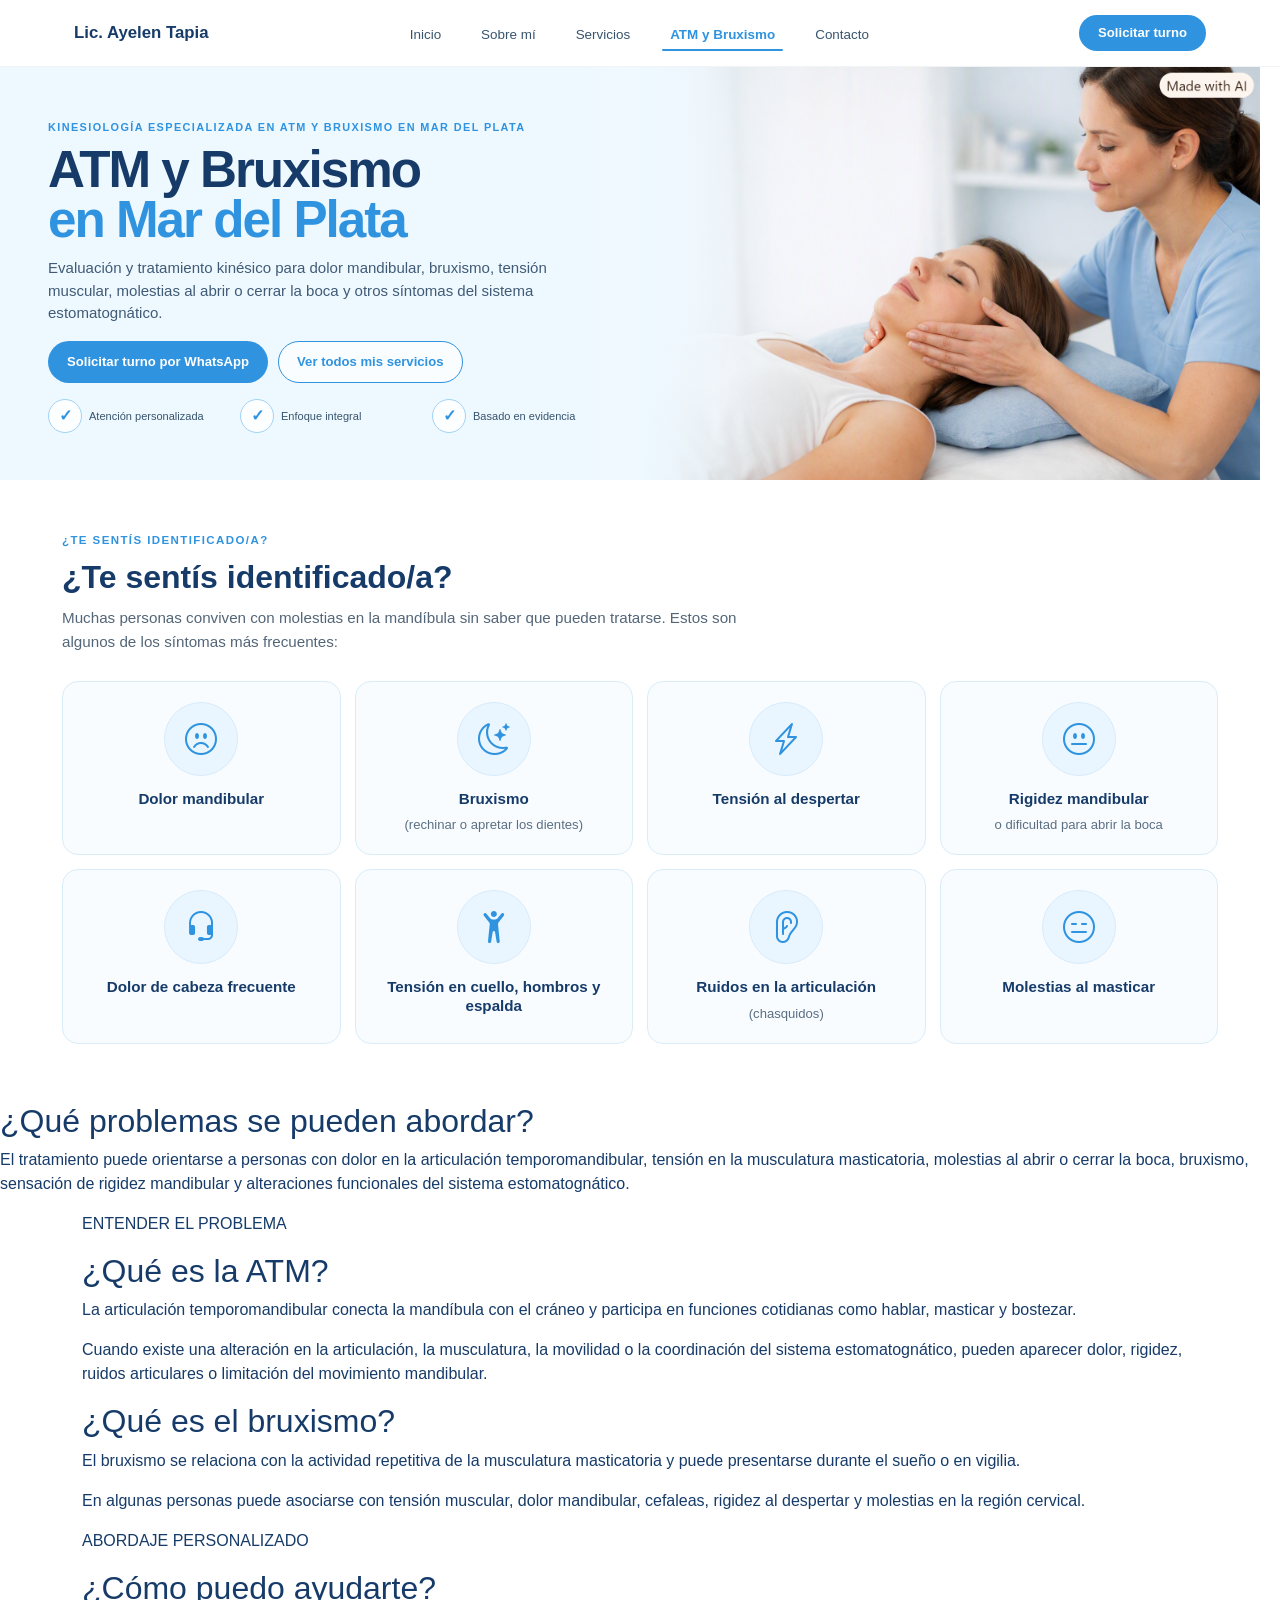
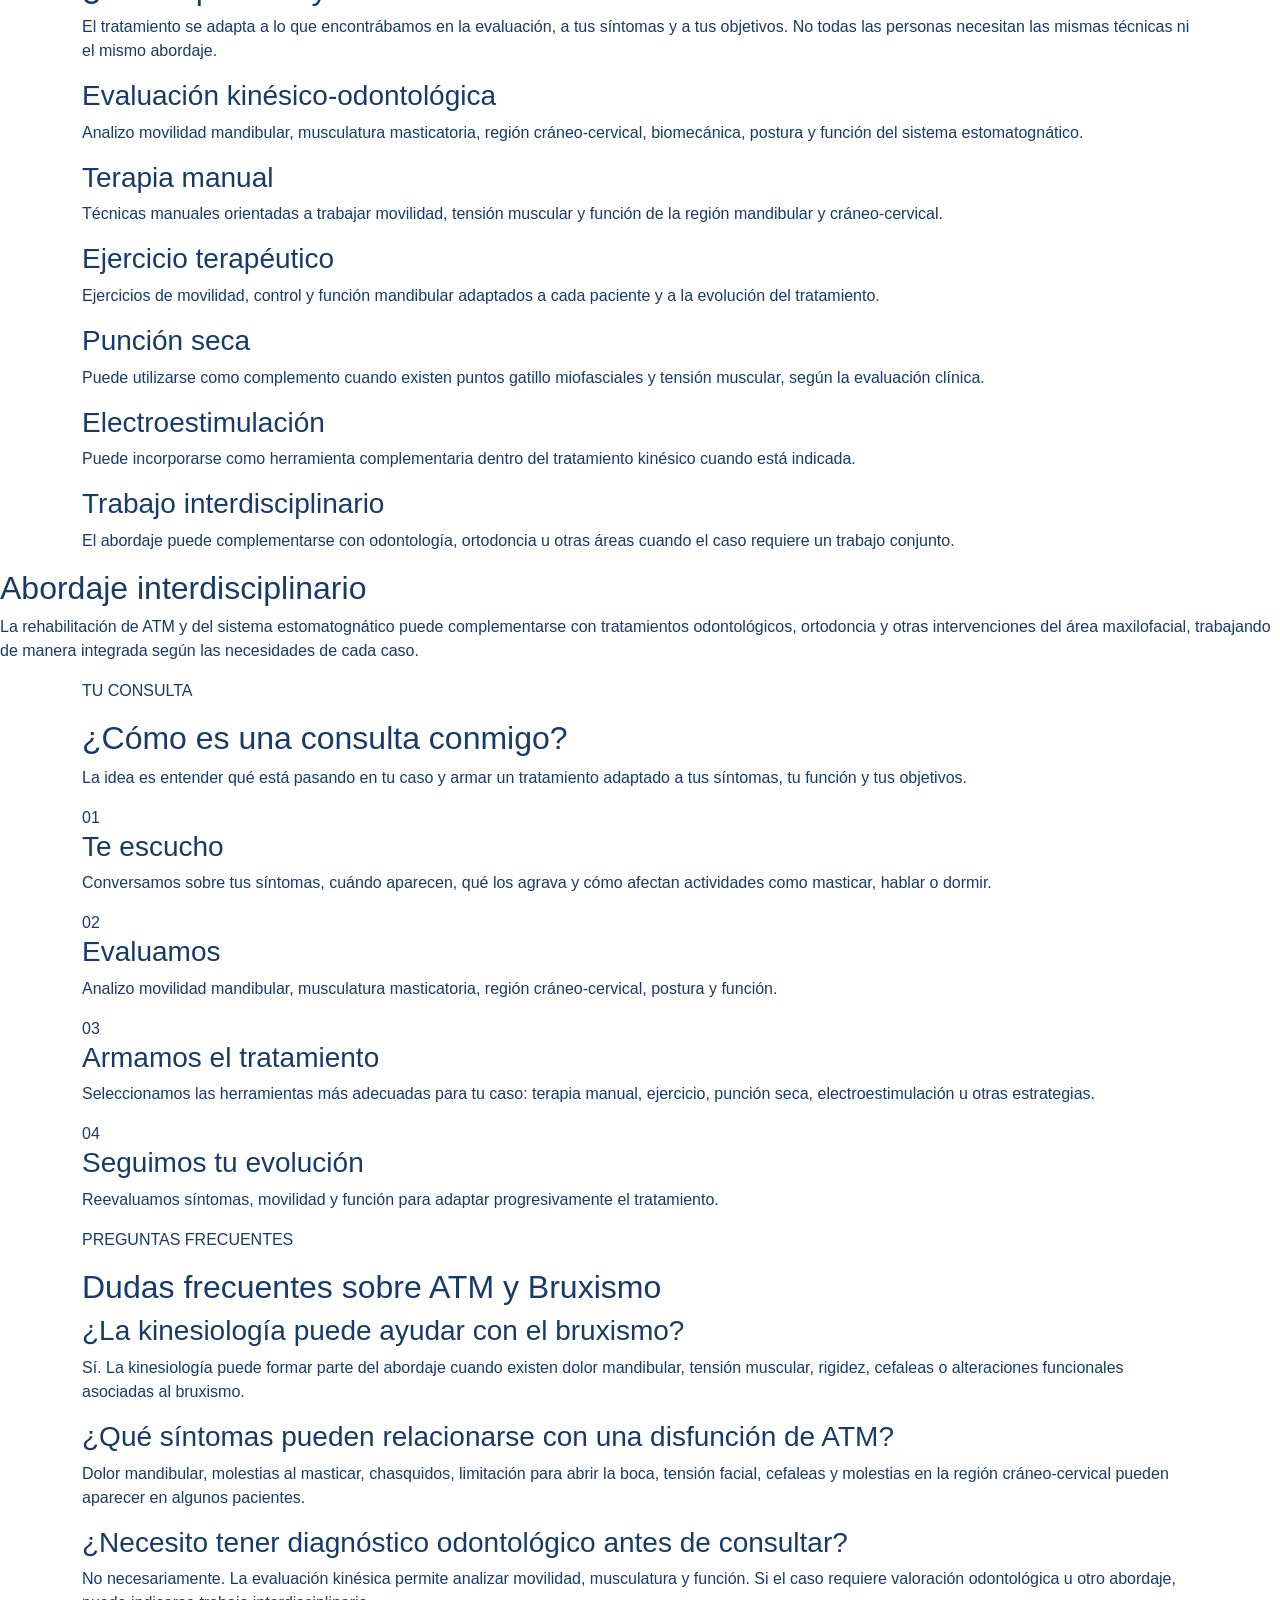
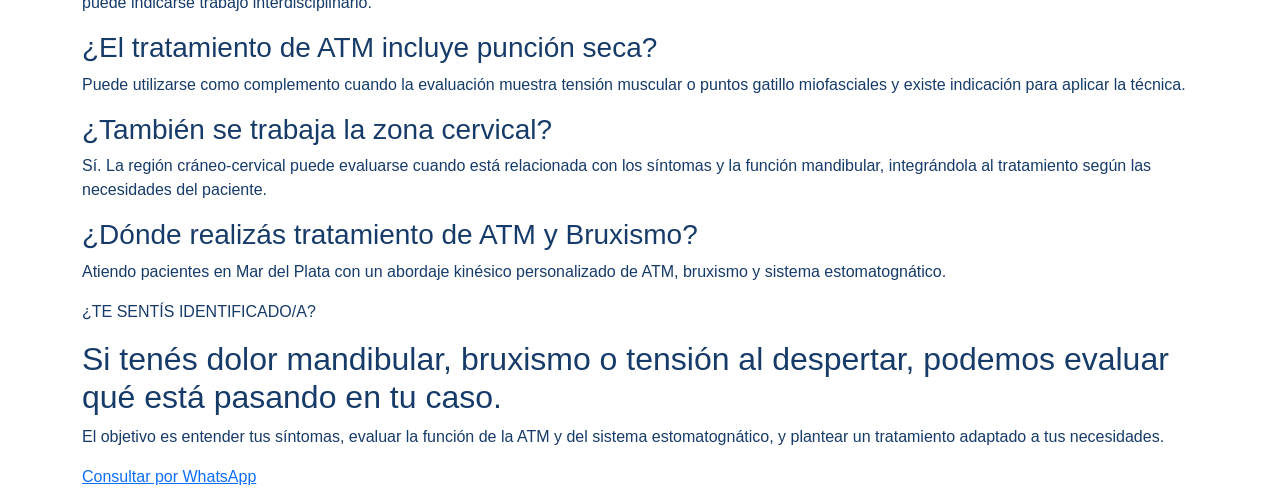
==== atm-bruxismo/index.html @ f2779993 "Actualizo contenido y diseño de la web" ====
<!doctype html>
<html lang="es">
  <head>
    <meta charset="UTF-8" />

    <meta name="viewport" content="width=device-width, initial-scale=1.0" />

    <title>ATM y Bruxismo en Mar del Plata | Kinesiología | Ayelen Tapia</title>

    <meta
      name="description"
      content="Kinesiología para ATM y bruxismo en Mar del Plata. Evaluación de dolor mandibular, tensión, limitación de movimiento y región cráneo-cervical con tratamiento personalizado."
    />

    <link rel="canonical" href="https://ayelentapia.com.ar/atm-bruxismo/" />

    <script type="application/ld+json">
      {
        "@context": "https://schema.org",
        "@type": "Service",
        "name": "Tratamiento kinésico de ATM y Bruxismo",
        "serviceType": "Kinesiología de ATM y Bruxismo",
        "description": "Evaluación y tratamiento kinésico de ATM, bruxismo y alteraciones funcionales del sistema estomatognático en Mar del Plata.",
        "url": "https://ayelentapia.com.ar/atm-bruxismo/",
        "areaServed": {
          "@type": "City",
          "name": "Mar del Plata"
        },
        "provider": {
          "@type": "Person",
          "name": "Ayelen Tapia",
          "jobTitle": "Licenciada en Kinesiología y Fisioterapia",
          "url": "https://ayelentapia.com.ar/",
          "sameAs": [
            "https://www.instagram.com/aye.kinesio/",
            "https://www.facebook.com/aye.kinesio",
            "https://www.tiktok.com/@ayelen.369",
            "https://youtube.com/@ayelentapia-369"
          ]
        }
      }
    </script>
    <link
      rel="stylesheet"
      href="https://cdn.jsdelivr.net/npm/bootstrap-icons@1.11.3/font/bootstrap-icons.min.css"
    />
    <link
      href="https://cdn.jsdelivr.net/npm/bootstrap@5.3.3/dist/css/bootstrap.min.css"
      rel="stylesheet"
    />

    <link rel="stylesheet" href="atm.css" />
  </head>

  <body>
    <header class="atm-header">
      <nav class="navbar navbar-expand-sm">
        <div class="container">
          <a class="navbar-brand atm-brand" href="https://ayelentapia.com.ar/">
            Lic. Ayelen Tapia
          </a>

          <button
            class="navbar-toggler"
            type="button"
            data-bs-toggle="collapse"
            data-bs-target="#navbarATM"
            aria-controls="navbarATM"
            aria-expanded="false"
            aria-label="Abrir navegación"
          >
            <span class="navbar-toggler-icon"></span>
          </button>

          <div class="collapse navbar-collapse" id="navbarATM">
            <ul class="navbar-nav mx-auto mb-2 mb-lg-0">
              <li class="nav-item">
                <a class="nav-link" href="https://ayelentapia.com.ar/">
                  Inicio
                </a>
              </li>

              <li class="nav-item">
                <a
                  class="nav-link"
                  href="https://ayelentapia.com.ar/#quien-soy"
                >
                  Sobre mí
                </a>
              </li>

              <li class="nav-item">
                <a
                  class="nav-link"
                  href="https://ayelentapia.com.ar/#mis-servicios"
                >
                  Servicios
                </a>
              </li>

              <li class="nav-item">
                <a class="nav-link active" href="#inicio-atm">
                  ATM y Bruxismo
                </a>
              </li>

              <li class="nav-item">
                <a class="nav-link" href="https://ayelentapia.com.ar/#contacto">
                  Contacto
                </a>
              </li>
            </ul>

            <a
              href="https://wa.me/5492236104420?text=Hola%20Ayelen,%20quisiera%20consultar%20por%20ATM%20y%20bruxismo."
              target="_blank"
              rel="noopener noreferrer"
              class="btn atm-nav-btn"
            >
              Solicitar turno
            </a>
          </div>
        </div>
      </nav>
    </header>

    <main>
      <section class="atm-hero" id="inicio-atm">
        <div class="container">
          <div class="row align-items-center g-0 atm-hero-row">
            <div class="col-md-6">
              <div class="atm-hero-content">
                <p class="atm-kicker">
                  KINESIOLOGÍA ESPECIALIZADA EN ATM Y BRUXISMO EN MAR DEL PLATA
                </p>

                <h1>
                  ATM y Bruxismo
                  <span>en Mar del Plata</span>
                </h1>

                <p class="atm-hero-copy">
                  Evaluación y tratamiento kinésico para dolor mandibular,
                  bruxismo, tensión muscular, molestias al abrir o cerrar la
                  boca y otros síntomas del sistema estomatognático.
                </p>

                <div class="atm-hero-actions">
                  <a
                    href="https://wa.me/5492236104420?text=Hola%20Ayelen,%20quisiera%20consultar%20por%20ATM%20y%20bruxismo."
                    target="_blank"
                    rel="noopener noreferrer"
                    class="btn atm-btn-primary"
                  >
                    Solicitar turno por WhatsApp
                  </a>

                  <a
                    href="https://ayelentapia.com.ar/#mis-servicios"
                    class="btn atm-btn-secondary"
                  >
                    Ver todos mis servicios
                  </a>
                </div>

                <div class="atm-benefits">
                  <div class="atm-benefit">
                    <span>✓</span>
                    <p>Atención personalizada</p>
                  </div>

                  <div class="atm-benefit">
                    <span>✓</span>
                    <p>Enfoque integral</p>
                  </div>

                  <div class="atm-benefit">
                    <span>✓</span>
                    <p>Basado en evidencia</p>
                  </div>
                </div>
              </div>
            </div>

            <div class="col-md-6">
              <div class="atm-hero-image">
                <img
                  src="../media/atm-bruxismo-hero.jpg"
                  alt="Tratamiento kinésico de ATM y bruxismo en Mar del Plata"
                />
              </div>
            </div>
          </div>
        </div>
      </section>

      <section class="sintomas-atm">
        <div class="container">
          <p class="seccion-etiqueta">¿TE SENTÍS IDENTIFICADO/A?</p>
          <h2>¿Te sentís identificado/a?</h2>
          <p class="seccion-intro">
            Muchas personas conviven con molestias en la mandíbula sin saber que
            pueden tratarse. Estos son algunos de los síntomas más frecuentes:
          </p>

          <div class="sintomas-atm-grid">
            <article class="sintoma-atm-card">
              <div class="sintoma-icono">
                <i class="bi bi-emoji-frown"></i>
              </div>
              <h3>Dolor mandibular</h3>
            </article>

            <article class="sintoma-atm-card">
              <div class="sintoma-icono">
                <i class="bi bi-moon-stars"></i>
              </div>
              <h3>Bruxismo</h3>
              <p>(rechinar o apretar los dientes)</p>
            </article>

            <article class="sintoma-atm-card">
              <div class="sintoma-icono">
                <i class="bi bi-lightning-charge"></i>
              </div>
              <h3>Tensión al despertar</h3>
            </article>

            <article class="sintoma-atm-card">
              <div class="sintoma-icono">
                <i class="bi bi-emoji-neutral"></i>
              </div>
              <h3>Rigidez mandibular</h3>
              <p>o dificultad para abrir la boca</p>
            </article>

            <article class="sintoma-atm-card">
              <div class="sintoma-icono">
                <i class="bi bi-headset"></i>
              </div>
              <h3>Dolor de cabeza frecuente</h3>
            </article>

            <article class="sintoma-atm-card">
              <div class="sintoma-icono">
                <i class="bi bi-person-arms-up"></i>
              </div>
              <h3>Tensión en cuello, hombros y espalda</h3>
            </article>

            <article class="sintoma-atm-card">
              <div class="sintoma-icono">
                <i class="bi bi-ear"></i>
              </div>
              <h3>Ruidos en la articulación</h3>
              <p>(chasquidos)</p>
            </article>

            <article class="sintoma-atm-card">
              <div class="sintoma-icono">
                <i class="bi bi-emoji-expressionless"></i>
              </div>
              <h3>Molestias al masticar</h3>
            </article>
          </div>
        </div>
      </section>

      <section>
        <h2>¿Qué problemas se pueden abordar?</h2>

        <p>
          El tratamiento puede orientarse a personas con dolor en la
          articulación temporomandibular, tensión en la musculatura
          masticatoria, molestias al abrir o cerrar la boca, bruxismo, sensación
          de rigidez mandibular y alteraciones funcionales del sistema
          estomatognático.
        </p>
      </section>

      <section class="explicacion-atm">
        <div class="container">
          <div class="explicacion-atm-grid">
            <div class="explicacion-atm-texto">
              <p class="seccion-etiqueta">ENTENDER EL PROBLEMA</p>

              <h2>¿Qué es la ATM?</h2>

              <p>
                La articulación temporomandibular conecta la mandíbula con el
                cráneo y participa en funciones cotidianas como hablar, masticar
                y bostezar.
              </p>

              <p>
                Cuando existe una alteración en la articulación, la musculatura,
                la movilidad o la coordinación del sistema estomatognático,
                pueden aparecer dolor, rigidez, ruidos articulares o limitación
                del movimiento mandibular.
              </p>
            </div>

            <div class="explicacion-bruxismo">
              <h2>¿Qué es el bruxismo?</h2>

              <p>
                El bruxismo se relaciona con la actividad repetitiva de la
                musculatura masticatoria y puede presentarse durante el sueño o
                en vigilia.
              </p>

              <p>
                En algunas personas puede asociarse con tensión muscular, dolor
                mandibular, cefaleas, rigidez al despertar y molestias en la
                región cervical.
              </p>
            </div>
          </div>
        </div>
      </section>

      <section class="abordaje-atm">
        <div class="container">
          <p class="seccion-etiqueta">ABORDAJE PERSONALIZADO</p>

          <h2>¿Cómo puedo ayudarte?</h2>

          <p class="seccion-intro">
            El tratamiento se adapta a lo que encontrábamos en la evaluación, a
            tus síntomas y a tus objetivos. No todas las personas necesitan las
            mismas técnicas ni el mismo abordaje.
          </p>

          <div class="abordaje-atm-grid">
            <article class="abordaje-atm-card">
              <h3>Evaluación kinésico-odontológica</h3>

              <p>
                Analizo movilidad mandibular, musculatura masticatoria, región
                cráneo-cervical, biomecánica, postura y función del sistema
                estomatognático.
              </p>
            </article>

            <article class="abordaje-atm-card">
              <h3>Terapia manual</h3>

              <p>
                Técnicas manuales orientadas a trabajar movilidad, tensión
                muscular y función de la región mandibular y cráneo-cervical.
              </p>
            </article>

            <article class="abordaje-atm-card">
              <h3>Ejercicio terapéutico</h3>

              <p>
                Ejercicios de movilidad, control y función mandibular adaptados
                a cada paciente y a la evolución del tratamiento.
              </p>
            </article>

            <article class="abordaje-atm-card">
              <h3>Punción seca</h3>

              <p>
                Puede utilizarse como complemento cuando existen puntos gatillo
                miofasciales y tensión muscular, según la evaluación clínica.
              </p>
            </article>

            <article class="abordaje-atm-card">
              <h3>Electroestimulación</h3>

              <p>
                Puede incorporarse como herramienta complementaria dentro del
                tratamiento kinésico cuando está indicada.
              </p>
            </article>

            <article class="abordaje-atm-card">
              <h3>Trabajo interdisciplinario</h3>

              <p>
                El abordaje puede complementarse con odontología, ortodoncia u
                otras áreas cuando el caso requiere un trabajo conjunto.
              </p>
            </article>
          </div>
        </div>
      </section>

      <section>
        <h2>Abordaje interdisciplinario</h2>

        <p>
          La rehabilitación de ATM y del sistema estomatognático puede
          complementarse con tratamientos odontológicos, ortodoncia y otras
          intervenciones del área maxilofacial, trabajando de manera integrada
          según las necesidades de cada caso.
        </p>
      </section>

      <section class="proceso-atm">
        <div class="container">
          <p class="seccion-etiqueta">TU CONSULTA</p>

          <h2>¿Cómo es una consulta conmigo?</h2>

          <p class="seccion-intro">
            La idea es entender qué está pasando en tu caso y armar un
            tratamiento adaptado a tus síntomas, tu función y tus objetivos.
          </p>

          <div class="proceso-atm-grid">
            <article class="proceso-atm-item">
              <span class="proceso-numero">01</span>

              <h3>Te escucho</h3>

              <p>
                Conversamos sobre tus síntomas, cuándo aparecen, qué los agrava
                y cómo afectan actividades como masticar, hablar o dormir.
              </p>
            </article>

            <article class="proceso-atm-item">
              <span class="proceso-numero">02</span>

              <h3>Evaluamos</h3>

              <p>
                Analizo movilidad mandibular, musculatura masticatoria, región
                cráneo-cervical, postura y función.
              </p>
            </article>

            <article class="proceso-atm-item">
              <span class="proceso-numero">03</span>

              <h3>Armamos el tratamiento</h3>

              <p>
                Seleccionamos las herramientas más adecuadas para tu caso:
                terapia manual, ejercicio, punción seca, electroestimulación u
                otras estrategias.
              </p>
            </article>

            <article class="proceso-atm-item">
              <span class="proceso-numero">04</span>

              <h3>Seguimos tu evolución</h3>

              <p>
                Reevaluamos síntomas, movilidad y función para adaptar
                progresivamente el tratamiento.
              </p>
            </article>
          </div>
        </div>
      </section>

      <section class="faq-atm">
        <div class="container">
          <p class="seccion-etiqueta">PREGUNTAS FRECUENTES</p>

          <h2>Dudas frecuentes sobre ATM y Bruxismo</h2>

          <div class="faq-atm-item">
            <h3>¿La kinesiología puede ayudar con el bruxismo?</h3>

            <p>
              Sí. La kinesiología puede formar parte del abordaje cuando existen
              dolor mandibular, tensión muscular, rigidez, cefaleas o
              alteraciones funcionales asociadas al bruxismo.
            </p>
          </div>

          <div class="faq-atm-item">
            <h3>
              ¿Qué síntomas pueden relacionarse con una disfunción de ATM?
            </h3>

            <p>
              Dolor mandibular, molestias al masticar, chasquidos, limitación
              para abrir la boca, tensión facial, cefaleas y molestias en la
              región cráneo-cervical pueden aparecer en algunos pacientes.
            </p>
          </div>

          <div class="faq-atm-item">
            <h3>
              ¿Necesito tener diagnóstico odontológico antes de consultar?
            </h3>

            <p>
              No necesariamente. La evaluación kinésica permite analizar
              movilidad, musculatura y función. Si el caso requiere valoración
              odontológica u otro abordaje, puede indicarse trabajo
              interdisciplinario.
            </p>
          </div>

          <div class="faq-atm-item">
            <h3>¿El tratamiento de ATM incluye punción seca?</h3>

            <p>
              Puede utilizarse como complemento cuando la evaluación muestra
              tensión muscular o puntos gatillo miofasciales y existe indicación
              para aplicar la técnica.
            </p>
          </div>

          <div class="faq-atm-item">
            <h3>¿También se trabaja la zona cervical?</h3>

            <p>
              Sí. La región cráneo-cervical puede evaluarse cuando está
              relacionada con los síntomas y la función mandibular, integrándola
              al tratamiento según las necesidades del paciente.
            </p>
          </div>

          <div class="faq-atm-item">
            <h3>¿Dónde realizás tratamiento de ATM y Bruxismo?</h3>

            <p>
              Atiendo pacientes en Mar del Plata con un abordaje kinésico
              personalizado de ATM, bruxismo y sistema estomatognático.
            </p>
          </div>
        </div>
      </section>

      <section class="cta-atm">
        <div class="container">
          <p class="seccion-etiqueta">¿TE SENTÍS IDENTIFICADO/A?</p>

          <h2>
            Si tenés dolor mandibular, bruxismo o tensión al despertar, podemos
            evaluar qué está pasando en tu caso.
          </h2>

          <p>
            El objetivo es entender tus síntomas, evaluar la función de la ATM y
            del sistema estomatognático, y plantear un tratamiento adaptado a
            tus necesidades.
          </p>

          <a
            href="https://wa.me/5492236104420?text=Hola%20Ayelen,%20quisiera%20consultar%20por%20ATM%20y%20bruxismo."
            target="_blank"
            rel="noopener noreferrer"
            class="boton-principal"
          >
            Consultar por WhatsApp
          </a>
        </div>
      </section>
    </main>
    <script src="https://cdn.jsdelivr.net/npm/bootstrap@5.3.3/dist/js/bootstrap.bundle.min.js"></script>
  </body>
</html>
---- atm-bruxismo/atm.css ----
:root {
    --atm-primary: #2f93df;
    --atm-primary-dark: #163b69;
    --atm-text: #405b76;
    --atm-light: #eef8ff;
    --atm-border: #d9edf9;
}

body {
    margin: 0;
    font-family: Arial, Helvetica, sans-serif;
    color: var(--atm-primary-dark);
    background: #ffffff;
}


/* HEADER */

.atm-header {
    background: #ffffff;
    border-bottom: 1px solid rgba(22, 59, 105, 0.08);
}

.atm-header .navbar {
    min-height: 72px;
}

.atm-brand {
    font-weight: 700;
    color: var(--atm-primary-dark);
    font-size: 1.15rem;
}

.atm-header .nav-link {
    color: #38546d;
    font-size: 0.93rem;
    margin: 0 10px;
    padding: 24px 0 20px;
    position: relative;
}

.atm-header .nav-link:hover {
    color: var(--atm-primary);
}

.atm-header .nav-link.active {
    color: var(--atm-primary);
    font-weight: 700;
}

.atm-header .nav-link.active::after {
    content: "";
    position: absolute;
    left: 0;
    right: 0;
    bottom: 12px;
    height: 2px;
    border-radius: 2px;
    background: var(--atm-primary);
}

.atm-nav-btn {
    background: var(--atm-primary);
    color: white;
    border-radius: 999px;
    padding: 10px 20px;
    font-size: 0.9rem;
    font-weight: 700;
}

.atm-nav-btn:hover {
    background: #2784ca;
    color: white;
}


/* HERO */

.atm-hero {
    background:
        linear-gradient(
            90deg,
            #eef8ff 0%,
            #f8fcff 100%
        );
}

.atm-hero .container {
    max-width: 1240px;
}

.atm-hero-row {
    min-height: 430px;
}

.atm-hero-content {
    padding: 46px 42px 34px 12px;
}

.atm-kicker {
    margin: 0 0 12px;
    color: var(--atm-primary);
    font-size: 0.74rem;
    font-weight: 700;
    letter-spacing: 1.45px;
}

.atm-hero h1 {
    margin: 0;
    max-width: 540px;
    font-size: clamp(3rem, 4.5vw, 4.5rem);
    line-height: 0.98;
    letter-spacing: -2px;
    font-weight: 800;
    color: var(--atm-primary-dark);
}

.atm-hero h1 span {
    display: block;
    color: var(--atm-primary);
}

.atm-hero-copy {
    max-width: 530px;
    margin: 18px 0 22px;
    color: var(--atm-text);
    font-size: 1rem;
    line-height: 1.6;
}

.atm-hero-actions {
    display: flex;
    gap: 12px;
    flex-wrap: wrap;
    margin-bottom: 22px;
}

.atm-btn-primary,
.atm-btn-secondary {
    border-radius: 999px;
    padding: 11px 20px;
    font-size: 0.88rem;
    font-weight: 700;
}

.atm-btn-primary {
    background: var(--atm-primary);
    color: white;
}

.atm-btn-primary:hover {
    background: #2784ca;
    color: white;
}

.atm-btn-secondary {
    border: 1.5px solid var(--atm-primary);
    color: var(--atm-primary);
    background: rgba(255, 255, 255, 0.70);
}

.atm-btn-secondary:hover {
    background: #ffffff;
    color: #2784ca;
}

.atm-benefits {
    display: flex;
    gap: 24px;
    flex-wrap: wrap;
}

.atm-benefit {
    display: flex;
    align-items: center;
    gap: 8px;
}

.atm-benefit span {
    width: 34px;
    height: 34px;
    border-radius: 50%;
    border: 1px solid #9fd3f4;
    background: rgba(255, 255, 255, 0.85);
    color: var(--atm-primary);
    display: flex;
    align-items: center;
    justify-content: center;
    font-weight: 800;
}

.atm-benefit p {
    margin: 0;
    max-width: 110px;
    font-size: 0.76rem;
    line-height: 1.2;
    color: #38546d;
}


/* HERO IMAGE */

.atm-hero-image {
    width: 100%;
    height: 430px;
    overflow: hidden;
}

.atm-hero-image img {
    width: 100%;
    height: 100%;
    display: block;
    object-fit: cover;
    object-position: center;
}


/* RESPONSIVE */

@media (max-width: 991px) {

    .atm-hero-content {
        padding: 40px 20px 30px;
    }

    .atm-hero h1 {
        font-size: 3rem;
    }

    .atm-hero-image {
        height: 340px;
    }

    .atm-header .nav-link {
        margin: 0;
        padding: 10px 0;
    }

    .atm-header .nav-link.active::after {
        display: none;
    }

    .atm-nav-btn {
        margin-top: 12px;
    }
}

@media (max-width: 576px) {

    .atm-hero h1 {
        font-size: 2.45rem;
    }

    .atm-hero-actions {
        flex-direction: column;
    }

    .atm-btn-primary,
    .atm-btn-secondary {
        width: 100%;
    }

    .atm-benefits {
        flex-direction: column;
        gap: 12px;
    }

    .atm-hero-image {
        height: 250px;
    }
}

/* =========================================
   HERO + HEADER ATM - DISEÑO DEFINITIVO
========================================= */

/* HEADER */

.atm-header {
    background: #ffffff;
    border-bottom: 1px solid rgba(22, 59, 105, 0.06);
}

.atm-header .navbar {
    min-height: 66px;
    padding: 0;
}

.atm-header .container {
    max-width: 1180px;
    padding-left: 24px;
    padding-right: 24px;
}

.atm-brand {
    color: #163b69;
    font-size: 1.05rem;
    font-weight: 700;
    white-space: nowrap;
}

.atm-header .navbar-collapse {
    align-items: center;
}

.atm-header .navbar-nav {
    align-items: center;
    gap: 24px;
}

.atm-header .nav-link {
    margin: 0;
    padding: 22px 0 18px;
    color: #38546d;
    font-size: 0.84rem;
    white-space: nowrap;
}

.atm-header .nav-link.active,
.atm-header .nav-link:hover {
    color: #2f93df;
}

.atm-header .nav-link.active::after {
    bottom: 12px;
}

.atm-nav-btn {
    margin-left: 25px;
    padding: 10px 18px;
    border-radius: 999px;
    font-size: 0.82rem;
    line-height: 1;
    white-space: nowrap;
}


/* HERO */

.atm-hero {
    overflow: hidden;

    background:
        linear-gradient(
            90deg,
            #eef8ff 0%,
            #eef8ff 45%,
            #f4fbff 58%,
            #ffffff 100%
        );
}

.atm-hero .container {
    max-width: 1240px;
    padding-left: 0;
    padding-right: 0;
}

.atm-hero-row {
    min-height: 380px;
    align-items: stretch !important;
}

.atm-hero-row > .col-md-6 {
    display: flex;
}

.atm-hero-content {
    width: 100%;
    padding: 34px 28px 26px 42px;

    display: flex;
    flex-direction: column;
    justify-content: center;
}

.atm-kicker {
    max-width: 500px;
    margin: 0 0 10px;

    color: #2f93df;
    font-size: 0.68rem;
    line-height: 1.35;
    font-weight: 700;
    letter-spacing: 1.4px;
}

.atm-hero h1 {
    max-width: 520px;
    margin: 0;

    color: #163b69;

    font-size: clamp(2.8rem, 4vw, 3.8rem);
    line-height: 0.98;
    font-weight: 800;
    letter-spacing: -2px;
}

.atm-hero h1 span {
    display: block;
    color: #2f93df;
}

.atm-hero-copy {
    max-width: 500px;
    margin: 14px 0 17px;

    color: #405b76;
    font-size: 0.94rem;
    line-height: 1.5;
}


/* BOTONES */

.atm-hero-actions {
    display: flex;
    align-items: center;
    gap: 10px;
    flex-wrap: wrap;
    margin-bottom: 17px;
}

.atm-btn-primary,
.atm-btn-secondary {
    min-height: 42px;
    padding: 9px 18px;

    display: inline-flex;
    align-items: center;
    justify-content: center;

    border-radius: 999px;

    font-size: 0.82rem;
    font-weight: 700;
}


/* BENEFICIOS */

.atm-benefits {
    display: grid;
    grid-template-columns: repeat(3, auto);
    justify-content: start;
    gap: 22px;
}

.atm-benefit {
    display: flex;
    align-items: center;
    gap: 7px;
}

.atm-benefit span {
    width: 34px;
    height: 34px;
    flex: 0 0 34px;
}

.atm-benefit p {
    max-width: 105px;
    margin: 0;

    font-size: 0.69rem;
    line-height: 1.15;
}


/* FOTO FUNDIDA */

.atm-hero-image {
    position: relative;

    width: 100%;
    height: 100%;
    min-height: 380px;

    overflow: hidden;
}

.atm-hero-image img {
    width: 100%;
    height: 100%;

    display: block;

    object-fit: cover;
    object-position: center;
}

.atm-hero-image::before {
    content: "";

    position: absolute;
    z-index: 2;

    top: 0;
    bottom: 0;
    left: 0;

    width: 28%;

    background:
        linear-gradient(
            90deg,
            #eef8ff 0%,
            rgba(238, 248, 255, 0.88) 22%,
            rgba(238, 248, 255, 0.42) 58%,
            rgba(238, 248, 255, 0) 100%
        );

    pointer-events: none;
}


/* TABLET */

@media (max-width: 900px) {

    .atm-header .navbar-nav {
        gap: 15px;
    }

    .atm-header .nav-link {
        font-size: 0.78rem;
    }

    .atm-nav-btn {
        margin-left: 15px;
        padding: 9px 14px;
    }

    .atm-hero-content {
        padding: 30px 22px;
    }

    .atm-benefits {
        gap: 12px;
    }
}


/* CELULAR */

@media (max-width: 767px) {

    .atm-hero-row > .col-md-6 {
        display: block;
    }

    .atm-hero-content {
        padding: 32px 20px 26px;
    }

    .atm-hero h1 {
        font-size: 2.5rem;
    }

    .atm-benefits {
        grid-template-columns: 1fr;
        gap: 10px;
    }

    .atm-hero-image {
        min-height: 280px;
    }

    .atm-hero-image::before {
        display: none;
    }
}
/* =========================================
   SÍNTOMAS ATM
========================================= */

.sintomas-atm {
    padding: 70px 20px;
    background: #ffffff;
}

.sintomas-atm .container {
    max-width: 1180px;
    margin: 0 auto;
}

.sintomas-atm .seccion-etiqueta {
    margin-bottom: 8px;
    color: #2f93df;
    font-size: 0.78rem;
    font-weight: 700;
    letter-spacing: 1.4px;
}

.sintomas-atm h2 {
    margin-bottom: 12px;
    color: #163b69;
    font-size: 2.2rem;
    font-weight: 800;
}

.sintomas-atm .seccion-intro {
    max-width: 760px;
    margin-bottom: 32px;
    color: #536678;
    font-size: 1rem;
    line-height: 1.65;
}

.sintomas-atm-grid {
    display: grid;
    grid-template-columns: repeat(4, 1fr);
    gap: 16px;
}

.sintoma-atm-card {
    height: 100%;
    padding: 22px 18px;
    text-align: center;

    background: #f8fcff;
    border: 1px solid #d9edf9;
    border-radius: 18px;

    transition:
        transform 0.2s ease,
        box-shadow 0.2s ease;
}

.sintoma-atm-card:hover {
    transform: translateY(-4px);
    box-shadow: 0 12px 28px rgba(22, 59, 105, 0.08);
}

.sintoma-icono {
    width: 52px;
    height: 52px;
    margin: 0 auto 14px;

    display: flex;
    align-items: center;
    justify-content: center;

    border-radius: 50%;
    background: #e8f6ff;
    color: #2f93df;

    font-size: 1.45rem;
}

.sintoma-atm-card h3 {
    margin-bottom: 8px;
    color: #163b69;
    font-size: 1rem;
    font-weight: 700;
}

.sintoma-atm-card p {
    margin: 0;
    color: #5b6f82;
    font-size: 0.88rem;
    line-height: 1.5;
}

@media (max-width: 900px) {
    .sintomas-atm-grid {
        grid-template-columns: repeat(2, 1fr);
    }
}

@media (max-width: 576px) {
    .sintomas-atm {
        padding: 50px 18px;
    }

    .sintomas-atm h2 {
        font-size: 1.8rem;
    }

    .sintomas-atm-grid {
        grid-template-columns: 1fr;
    }
}

/* =========================================
   AJUSTE HERO: IMAGEN + BENEFICIOS
========================================= */

.atm-hero-row {
    min-height: 390px;
}

.atm-hero-content {
    padding: 34px 28px 28px 28px;
}

.atm-hero-image {
    height: 390px;
    width: 100%;
}

.atm-hero-image img {
    width: 100%;
    height: 100%;
    object-fit: cover;
    object-position: center;
}

.atm-benefits {
    display: flex;
    align-items: center;
    gap: 20px;
    flex-wrap: nowrap;
}

.atm-benefit {
    min-width: 0;
}

.atm-benefit p {
    max-width: 110px;
    font-size: 0.72rem;
    line-height: 1.15;
}

@media (max-width: 900px) {
    .atm-benefits {
        flex-wrap: wrap;
    }
}

/* =========================================
   CORRECCIÓN REAL DEL HERO ATM
========================================= */

.atm-hero .atm-hero-row {
    align-items: stretch !important;
}

.atm-hero .atm-hero-row > .col-md-6 {
    display: flex;
}

.atm-hero .atm-hero-content {
    width: 100%;
    padding: 30px 28px 24px !important;
}

.atm-hero .atm-hero-image {
    width: 100%;
    height: 100% !important;
    min-height: 390px;
}

.atm-hero .atm-hero-image img {
    width: 100%;
    height: 100% !important;
    min-height: 390px;
    object-fit: cover;
    object-position: center;
}


/* BENEFICIOS EN UNA SOLA FILA */

.atm-hero .atm-benefits {
    display: grid !important;
    grid-template-columns: repeat(3, 1fr);
    gap: 12px;
    width: 100%;
}

.atm-hero .atm-benefit {
    display: flex;
    align-items: center;
    gap: 7px;
    min-width: 0;
}

.atm-hero .atm-benefit p {
    margin: 0;
    max-width: none;
    font-size: 0.69rem;
    line-height: 1.15;
}


/* REDUCIR ALTURA GENERAL */

.atm-hero h1 {
    font-size: clamp(2.8rem, 4vw, 3.8rem) !important;
}

.atm-hero-copy {
    margin-top: 12px !important;
    margin-bottom: 16px !important;
}

.atm-hero-actions {
    margin-bottom: 16px !important;
}

@media (max-width: 767px) {

    .atm-hero .atm-hero-row > .col-md-6 {
        display: block;
    }

    .atm-hero .atm-benefits {
        grid-template-columns: 1fr;
    }

    .atm-hero .atm-hero-image {
        min-height: 280px;
    }

    .atm-hero .atm-hero-image img {
        min-height: 280px;
    }
}

/* =========================================
   SÍNTOMAS ATM - DISEÑO VISUAL
========================================= */

.sintomas-atm {
    padding: 52px 20px 58px;
    background: #ffffff;
}

.sintomas-atm .container {
    max-width: 1180px;
    margin: 0 auto;
}

.sintomas-atm .seccion-etiqueta {
    margin: 0 0 8px;
    color: #2f93df;
    font-size: 0.72rem;
    font-weight: 700;
    letter-spacing: 1.4px;
}

.sintomas-atm h2 {
    margin: 0 0 10px;
    color: #163b69;
    font-size: 2rem;
    font-weight: 800;
}

.sintomas-atm .seccion-intro {
    max-width: 720px;
    margin: 0 0 28px;
    color: #536678;
    font-size: 0.95rem;
    line-height: 1.55;
}

.sintomas-atm-grid {
    display: grid;
    grid-template-columns: repeat(4, 1fr);
    gap: 14px;
}

.sintoma-atm-card {
    height: 100%;
    padding: 20px 14px;

    text-align: center;

    background: #f8fcff;
    border: 1px solid #d9edf9;
    border-radius: 16px;

    transition:
        transform 0.2s ease,
        box-shadow 0.2s ease;
}

.sintoma-atm-card:hover {
    transform: translateY(-3px);
    box-shadow: 0 10px 24px rgba(22, 59, 105, 0.07);
}

.sintoma-icono {
    width: 50px;
    height: 50px;

    margin: 0 auto 12px;

    display: flex;
    align-items: center;
    justify-content: center;

    border-radius: 50%;

    background: #e8f6ff;
    color: #2f93df;

    font-size: 1.35rem;
}

.sintoma-atm-card h3 {
    margin: 0 0 7px;

    color: #163b69;

    font-size: 0.95rem;
    font-weight: 700;
}

.sintoma-atm-card p {
    margin: 0;

    color: #5b6f82;

    font-size: 0.82rem;
    line-height: 1.45;
}

@media (max-width: 900px) {
    .sintomas-atm-grid {
        grid-template-columns: repeat(2, 1fr);
    }
}

@media (max-width: 576px) {
    .sintomas-atm {
        padding: 42px 18px;
    }

    .sintomas-atm h2 {
        font-size: 1.65rem;
    }

    .sintomas-atm-grid {
        grid-template-columns: 1fr;
    }
}

.sintoma-icono {
    width: 74px;
    height: 74px;
    margin: 0 auto 14px;
    display: flex;
    align-items: center;
    justify-content: center;
    border-radius: 50%;
    background: #eaf6ff;
    color: #2f93df;
    border: 1px solid #d7ebfb;
}

.sintoma-icono i {
    font-size: 2rem;
    line-height: 1;
}
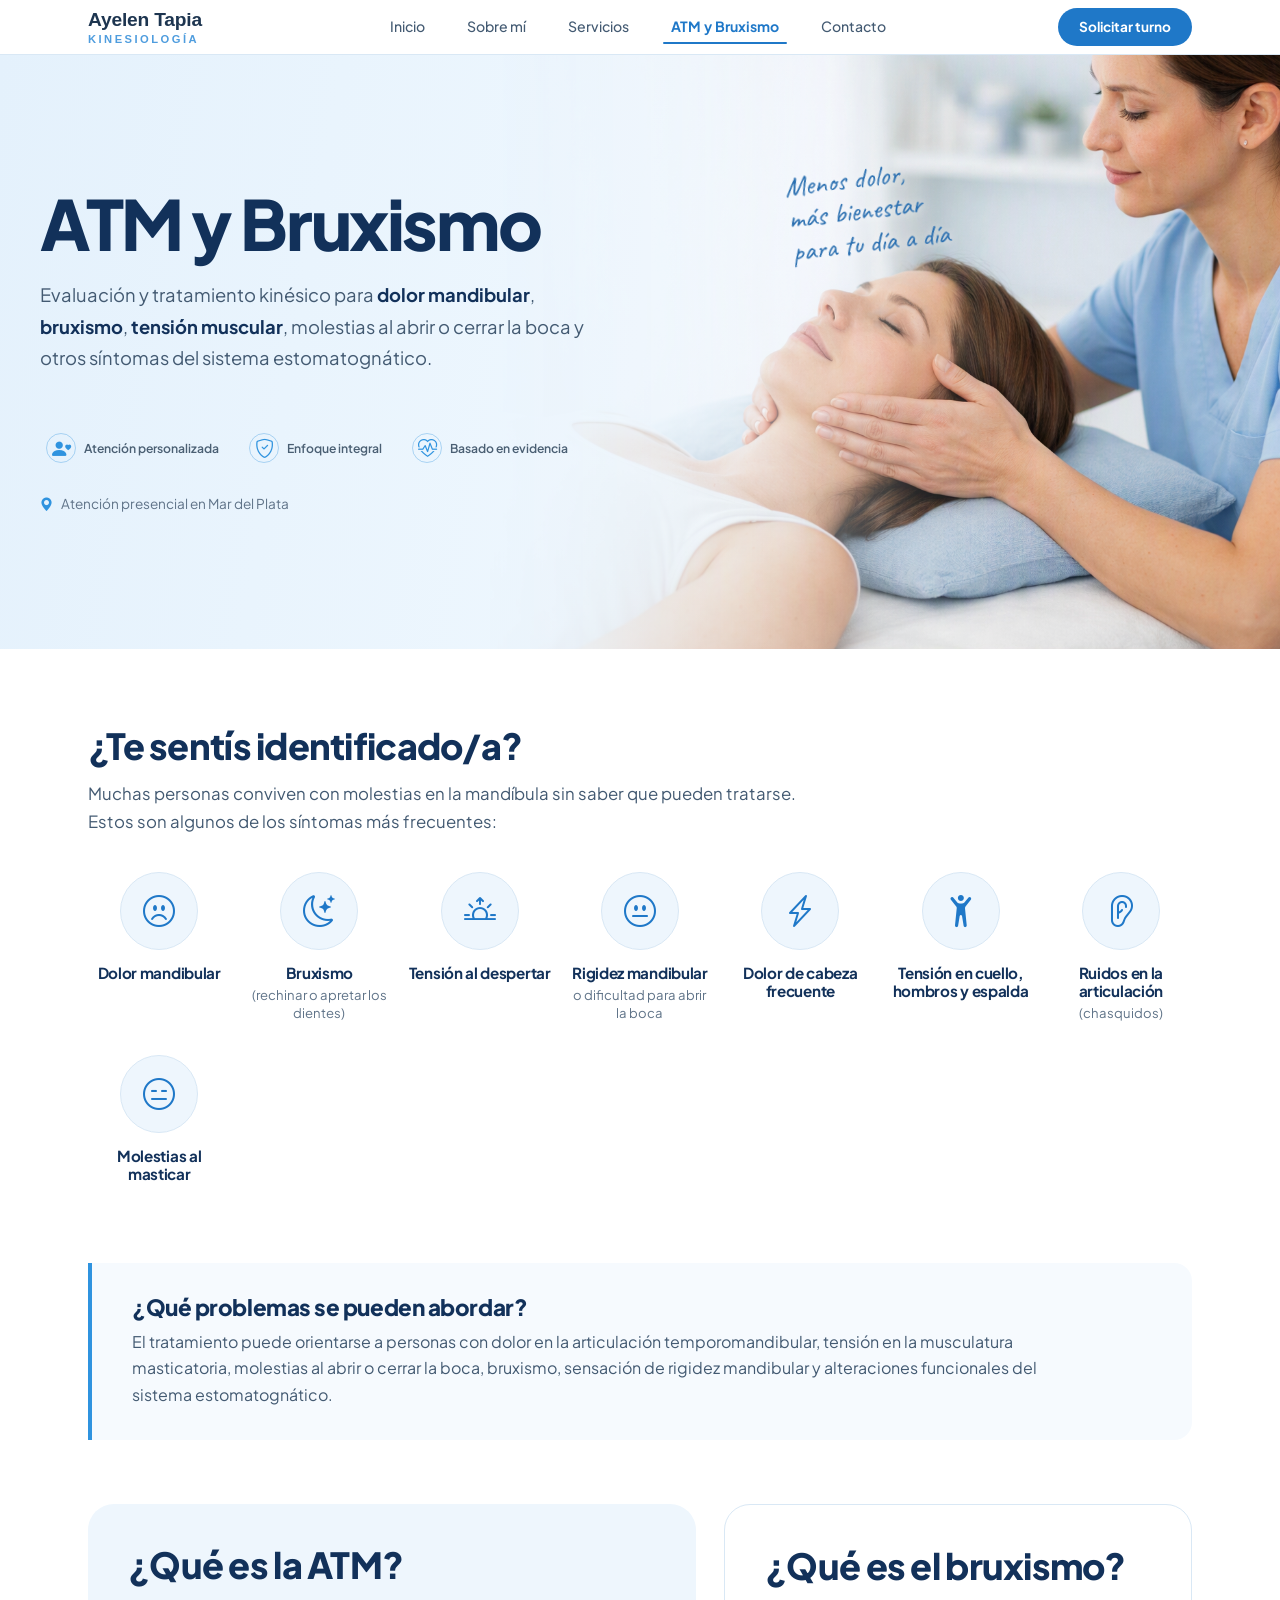
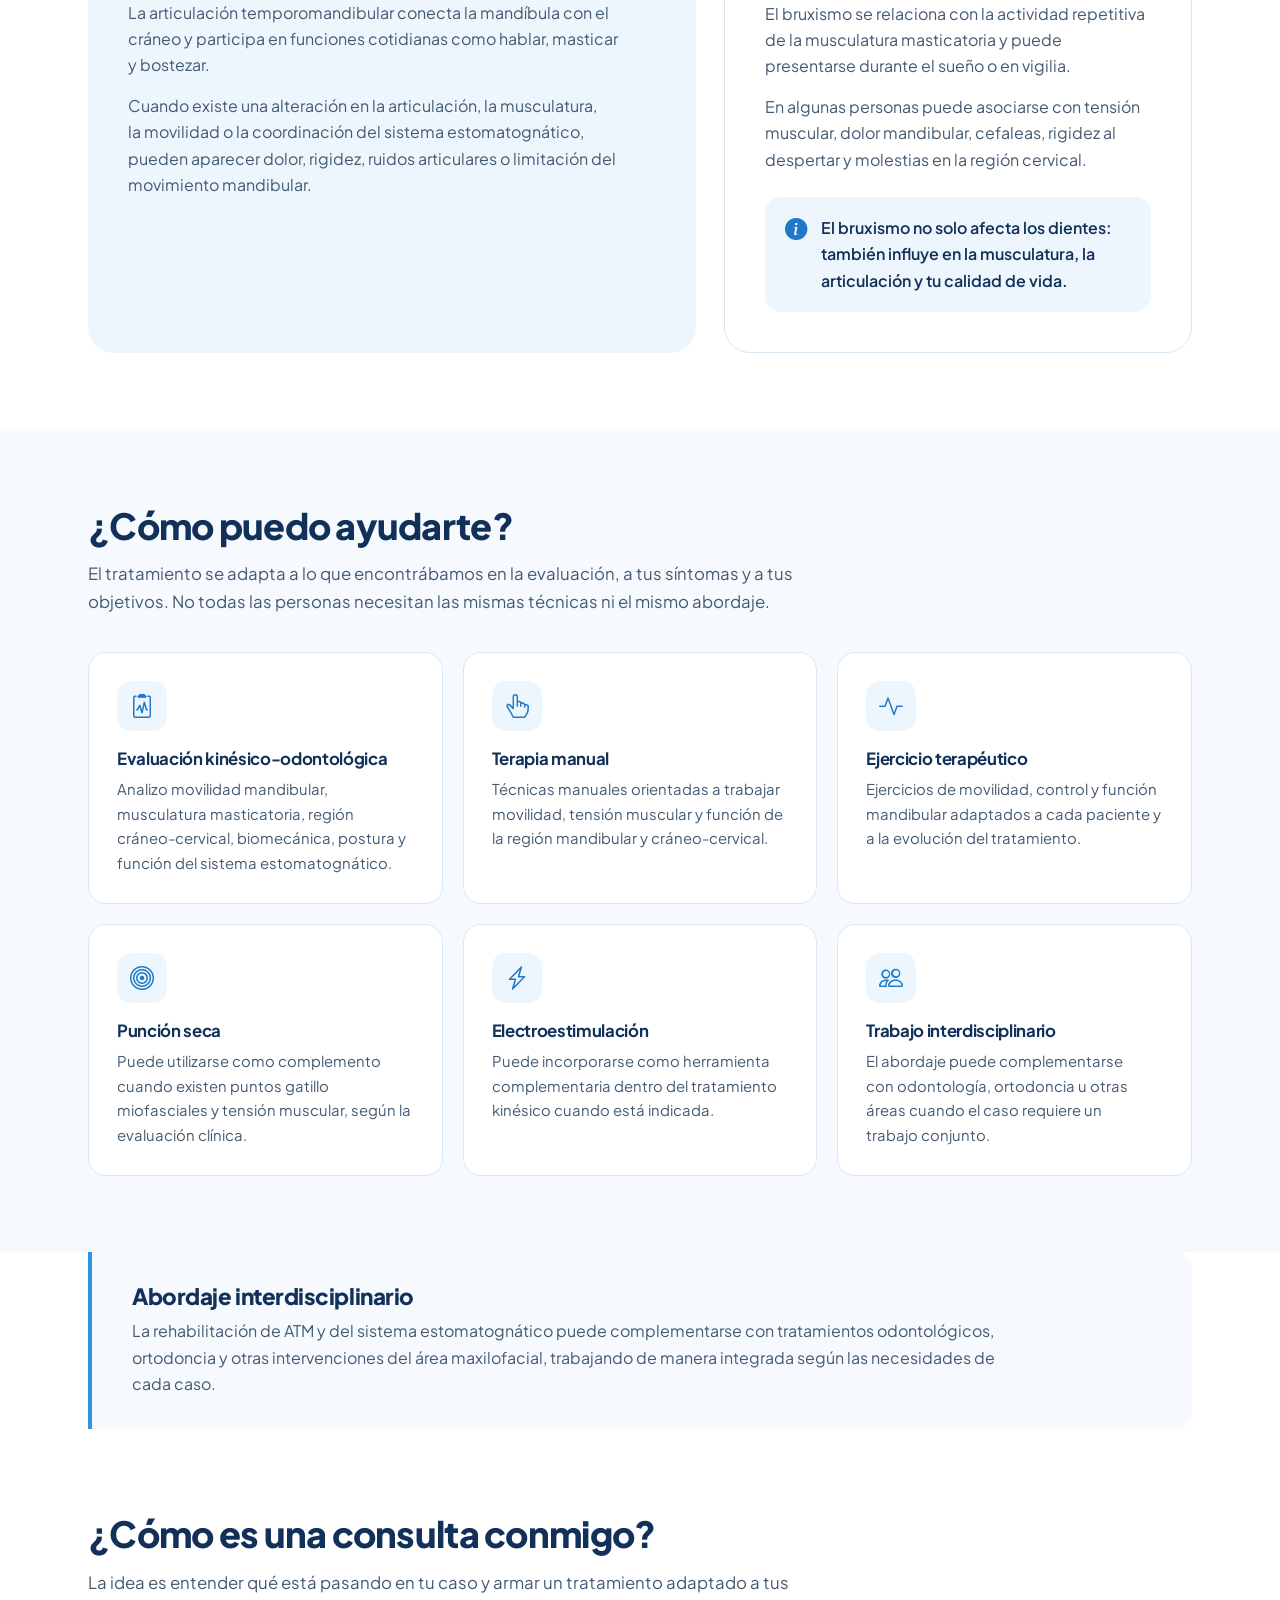
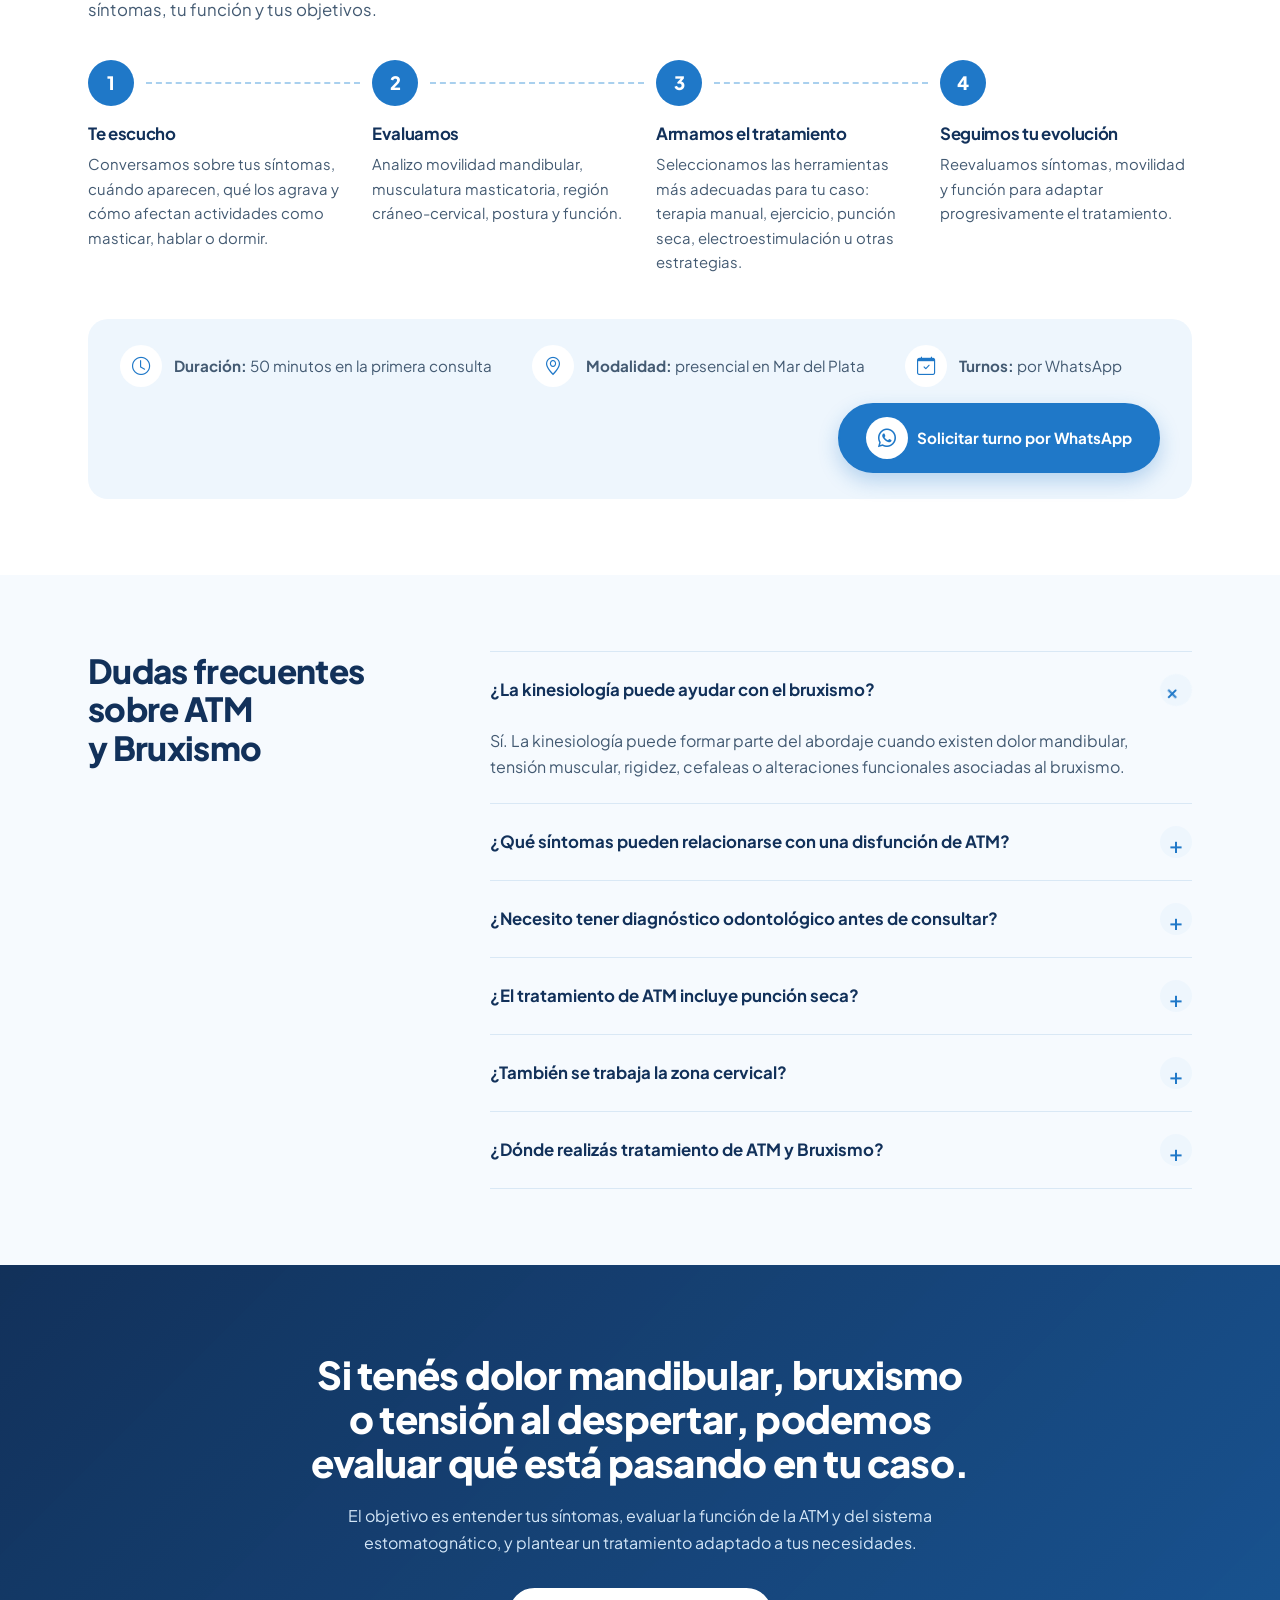
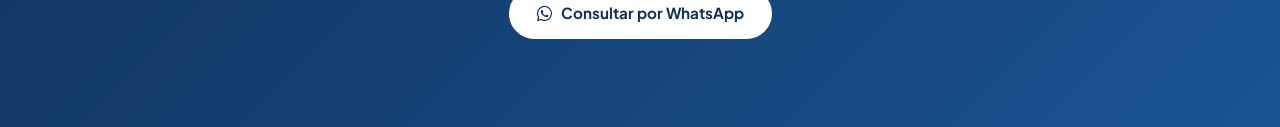
==== commit 38e01e39: "Actualizacion pagina ATM y bruxismo" ====
--- a/atm-bruxismo/index.html
+++ b/atm-bruxismo/index.html
@@ -49,15 +49,36 @@
       rel="stylesheet"
     />
 
+    <link rel="preconnect" href="https://fonts.googleapis.com" />
+    <link rel="preconnect" href="https://fonts.gstatic.com" crossorigin />
+    <link
+      href="https://fonts.googleapis.com/css2?family=Caveat:wght@500&family=Plus+Jakarta+Sans:wght@400;500;600;700;800&display=swap"
+      rel="stylesheet"
+    />
+    <meta name="theme-color" content="#1f78c8" />
+    <meta property="og:type" content="website" />
+    <meta
+      property="og:title"
+      content="ATM y Bruxismo en Mar del Plata | Lic. Ayelen Tapia"
+    />
+    <meta
+      property="og:description"
+      content="Kinesiología para dolor mandibular, bruxismo y tensión muscular en Mar del Plata."
+    />
+    <meta
+      property="og:url"
+      content="https://ayelentapia.com.ar/atm-bruxismo/"
+    />
     <link rel="stylesheet" href="atm.css" />
   </head>
 
   <body>
     <header class="atm-header">
-      <nav class="navbar navbar-expand-sm">
+      <nav class="navbar navbar-expand-lg">
         <div class="container">
           <a class="navbar-brand atm-brand" href="https://ayelentapia.com.ar/">
-            Lic. Ayelen Tapia
+            <span class="atm-brand-nombre">Ayelen Tapia</span>
+            <span class="atm-brand-sub">Kinesiología</span>
           </a>
 
           <button
@@ -130,64 +151,55 @@
           <div class="row align-items-center g-0 atm-hero-row">
             <div class="col-md-6">
               <div class="atm-hero-content">
-                <p class="atm-kicker">
-                  KINESIOLOGÍA ESPECIALIZADA EN ATM Y BRUXISMO EN MAR DEL PLATA
+                <h1>ATM y Bruxismo</h1>
+
+                <p class="atm-hero-copy">
+                  Evaluación y tratamiento kinésico para
+                  <strong>dolor mandibular</strong>, <strong>bruxismo</strong>,
+                  <strong>tensión muscular</strong>, molestias al abrir o cerrar
+                  la boca y otros síntomas del sistema estomatognático.
                 </p>
-
-                <h1>
-                  ATM y Bruxismo
-                  <span>en Mar del Plata</span>
-                </h1>
-
-                <p class="atm-hero-copy">
-                  Evaluación y tratamiento kinésico para dolor mandibular,
-                  bruxismo, tensión muscular, molestias al abrir o cerrar la
-                  boca y otros síntomas del sistema estomatognático.
-                </p>
-
-                <div class="atm-hero-actions">
-                  <a
-                    href="https://wa.me/5492236104420?text=Hola%20Ayelen,%20quisiera%20consultar%20por%20ATM%20y%20bruxismo."
-                    target="_blank"
-                    rel="noopener noreferrer"
-                    class="btn atm-btn-primary"
-                  >
-                    Solicitar turno por WhatsApp
-                  </a>
-
-                  <a
-                    href="https://ayelentapia.com.ar/#mis-servicios"
-                    class="btn atm-btn-secondary"
-                  >
-                    Ver todos mis servicios
-                  </a>
-                </div>
 
                 <div class="atm-benefits">
                   <div class="atm-benefit">
-                    <span>✓</span>
+                    <span
+                      ><i class="bi bi-person-heart" aria-hidden="true"></i
+                    ></span>
                     <p>Atención personalizada</p>
                   </div>
 
                   <div class="atm-benefit">
-                    <span>✓</span>
+                    <span
+                      ><i class="bi bi-shield-check" aria-hidden="true"></i
+                    ></span>
                     <p>Enfoque integral</p>
                   </div>
 
                   <div class="atm-benefit">
-                    <span>✓</span>
+                    <span
+                      ><i class="bi bi-heart-pulse" aria-hidden="true"></i
+                    ></span>
                     <p>Basado en evidencia</p>
                   </div>
                 </div>
+
+                <p class="atm-ubicacion">
+                  <i class="bi bi-geo-alt-fill" aria-hidden="true"></i> Atención
+                  presencial en Mar del Plata
+                </p>
               </div>
             </div>
 
             <div class="col-md-6">
               <div class="atm-hero-image">
                 <img
-                  src="../media/atm-bruxismo-hero.jpg"
+                  fetchpriority="high"
+                  src="media/atm-bruxismo-hero.jpg"
                   alt="Tratamiento kinésico de ATM y bruxismo en Mar del Plata"
                 />
+                <p class="atm-hero-script">
+                  Menos dolor,<br />más bienestar<br />para tu día a día
+                </p>
               </div>
             </div>
           </div>
@@ -196,7 +208,6 @@
 
       <section class="sintomas-atm">
         <div class="container">
-          <p class="seccion-etiqueta">¿TE SENTÍS IDENTIFICADO/A?</p>
           <h2>¿Te sentís identificado/a?</h2>
           <p class="seccion-intro">
             Muchas personas conviven con molestias en la mandíbula sin saber que
@@ -221,7 +232,7 @@
 
             <article class="sintoma-atm-card">
               <div class="sintoma-icono">
-                <i class="bi bi-lightning-charge"></i>
+                <i class="bi bi-sunrise"></i>
               </div>
               <h3>Tensión al despertar</h3>
             </article>
@@ -236,7 +247,7 @@
 
             <article class="sintoma-atm-card">
               <div class="sintoma-icono">
-                <i class="bi bi-headset"></i>
+                <i class="bi bi-lightning-charge"></i>
               </div>
               <h3>Dolor de cabeza frecuente</h3>
             </article>
@@ -282,8 +293,6 @@
         <div class="container">
           <div class="explicacion-atm-grid">
             <div class="explicacion-atm-texto">
-              <p class="seccion-etiqueta">ENTENDER EL PROBLEMA</p>
-
               <h2>¿Qué es la ATM?</h2>
 
               <p>
@@ -298,6 +307,14 @@
                 pueden aparecer dolor, rigidez, ruidos articulares o limitación
                 del movimiento mandibular.
               </p>
+              <figure class="atm-figura">
+                <img
+                  src="../media/atm-anatomia.jpg"
+                  alt="Diagrama de la articulación temporomandibular y los músculos de la masticación"
+                  loading="lazy"
+                  onerror="this.parentElement.remove()"
+                />
+              </figure>
             </div>
 
             <div class="explicacion-bruxismo">
@@ -314,6 +331,13 @@
                 mandibular, cefaleas, rigidez al despertar y molestias en la
                 región cervical.
               </p>
+              <div class="atm-nota">
+                <i class="bi bi-info-circle-fill" aria-hidden="true"></i>
+                <p>
+                  El bruxismo no solo afecta los dientes: también influye en la
+                  musculatura, la articulación y tu calidad de vida.
+                </p>
+              </div>
             </div>
           </div>
         </div>
@@ -321,8 +345,6 @@
 
       <section class="abordaje-atm">
         <div class="container">
-          <p class="seccion-etiqueta">ABORDAJE PERSONALIZADO</p>
-
           <h2>¿Cómo puedo ayudarte?</h2>
 
           <p class="seccion-intro">
@@ -331,8 +353,22 @@
             mismas técnicas ni el mismo abordaje.
           </p>
 
+          <figure class="atm-banner">
+            <img
+              src="../media/atm-tratamiento.jpg"
+              alt="Terapia manual en la zona mandibular durante una sesión de kinesiología"
+              loading="lazy"
+              onerror="this.parentElement.remove()"
+            />
+            <figcaption>
+              Un tratamiento integral para aliviar el dolor y mejorar tu calidad
+              de vida.
+            </figcaption>
+          </figure>
+
           <div class="abordaje-atm-grid">
             <article class="abordaje-atm-card">
+              <i class="bi bi-clipboard2-pulse" aria-hidden="true"></i>
               <h3>Evaluación kinésico-odontológica</h3>
 
               <p>
@@ -343,6 +379,7 @@
             </article>
 
             <article class="abordaje-atm-card">
+              <i class="bi bi-hand-index-thumb" aria-hidden="true"></i>
               <h3>Terapia manual</h3>
 
               <p>
@@ -352,6 +389,7 @@
             </article>
 
             <article class="abordaje-atm-card">
+              <i class="bi bi-activity" aria-hidden="true"></i>
               <h3>Ejercicio terapéutico</h3>
 
               <p>
@@ -361,6 +399,7 @@
             </article>
 
             <article class="abordaje-atm-card">
+              <i class="bi bi-bullseye" aria-hidden="true"></i>
               <h3>Punción seca</h3>
 
               <p>
@@ -370,6 +409,7 @@
             </article>
 
             <article class="abordaje-atm-card">
+              <i class="bi bi-lightning-charge" aria-hidden="true"></i>
               <h3>Electroestimulación</h3>
 
               <p>
@@ -379,6 +419,7 @@
             </article>
 
             <article class="abordaje-atm-card">
+              <i class="bi bi-people" aria-hidden="true"></i>
               <h3>Trabajo interdisciplinario</h3>
 
               <p>
@@ -403,8 +444,6 @@
 
       <section class="proceso-atm">
         <div class="container">
-          <p class="seccion-etiqueta">TU CONSULTA</p>
-
           <h2>¿Cómo es una consulta conmigo?</h2>
 
           <p class="seccion-intro">
@@ -414,7 +453,7 @@
 
           <div class="proceso-atm-grid">
             <article class="proceso-atm-item">
-              <span class="proceso-numero">01</span>
+              <span class="proceso-numero">1</span>
 
               <h3>Te escucho</h3>
 
@@ -425,7 +464,7 @@
             </article>
 
             <article class="proceso-atm-item">
-              <span class="proceso-numero">02</span>
+              <span class="proceso-numero">2</span>
 
               <h3>Evaluamos</h3>
 
@@ -436,7 +475,7 @@
             </article>
 
             <article class="proceso-atm-item">
-              <span class="proceso-numero">03</span>
+              <span class="proceso-numero">3</span>
 
               <h3>Armamos el tratamiento</h3>
 
@@ -448,7 +487,7 @@
             </article>
 
             <article class="proceso-atm-item">
-              <span class="proceso-numero">04</span>
+              <span class="proceso-numero">4</span>
 
               <h3>Seguimos tu evolución</h3>
 
@@ -458,85 +497,102 @@
               </p>
             </article>
           </div>
+          <aside class="proceso-info">
+            <p>
+              <i class="bi bi-clock" aria-hidden="true"></i
+              ><span
+                ><strong>Duración:</strong> 50 minutos en la primera
+                consulta</span
+              >
+            </p>
+            <p>
+              <i class="bi bi-geo-alt" aria-hidden="true"></i
+              ><span
+                ><strong>Modalidad:</strong> presencial en Mar del Plata</span
+              >
+            </p>
+            <p>
+              <i class="bi bi-calendar-check" aria-hidden="true"></i
+              ><span><strong>Turnos:</strong> por WhatsApp</span>
+            </p>
+            <a
+              href="https://wa.me/5492236104420?text=Hola%20Ayelen,%20quisiera%20consultar%20por%20ATM%20y%20bruxismo."
+              target="_blank"
+              rel="noopener noreferrer"
+              class="btn atm-btn-primary"
+              ><i class="bi bi-whatsapp" aria-hidden="true"></i> Solicitar turno
+              por WhatsApp</a
+            >
+          </aside>
         </div>
       </section>
 
       <section class="faq-atm">
         <div class="container">
-          <p class="seccion-etiqueta">PREGUNTAS FRECUENTES</p>
-
           <h2>Dudas frecuentes sobre ATM y Bruxismo</h2>
 
-          <div class="faq-atm-item">
-            <h3>¿La kinesiología puede ayudar con el bruxismo?</h3>
-
+          <details class="faq-atm-item" open>
+            <summary>¿La kinesiología puede ayudar con el bruxismo?</summary>
             <p>
               Sí. La kinesiología puede formar parte del abordaje cuando existen
               dolor mandibular, tensión muscular, rigidez, cefaleas o
               alteraciones funcionales asociadas al bruxismo.
             </p>
-          </div>
-
-          <div class="faq-atm-item">
-            <h3>
+          </details>
+
+          <details class="faq-atm-item">
+            <summary>
               ¿Qué síntomas pueden relacionarse con una disfunción de ATM?
-            </h3>
-
+            </summary>
             <p>
               Dolor mandibular, molestias al masticar, chasquidos, limitación
               para abrir la boca, tensión facial, cefaleas y molestias en la
               región cráneo-cervical pueden aparecer en algunos pacientes.
             </p>
-          </div>
-
-          <div class="faq-atm-item">
-            <h3>
+          </details>
+
+          <details class="faq-atm-item">
+            <summary>
               ¿Necesito tener diagnóstico odontológico antes de consultar?
-            </h3>
-
+            </summary>
             <p>
               No necesariamente. La evaluación kinésica permite analizar
               movilidad, musculatura y función. Si el caso requiere valoración
               odontológica u otro abordaje, puede indicarse trabajo
               interdisciplinario.
             </p>
-          </div>
-
-          <div class="faq-atm-item">
-            <h3>¿El tratamiento de ATM incluye punción seca?</h3>
-
+          </details>
+
+          <details class="faq-atm-item">
+            <summary>¿El tratamiento de ATM incluye punción seca?</summary>
             <p>
               Puede utilizarse como complemento cuando la evaluación muestra
               tensión muscular o puntos gatillo miofasciales y existe indicación
               para aplicar la técnica.
             </p>
-          </div>
-
-          <div class="faq-atm-item">
-            <h3>¿También se trabaja la zona cervical?</h3>
-
+          </details>
+
+          <details class="faq-atm-item">
+            <summary>¿También se trabaja la zona cervical?</summary>
             <p>
               Sí. La región cráneo-cervical puede evaluarse cuando está
               relacionada con los síntomas y la función mandibular, integrándola
               al tratamiento según las necesidades del paciente.
             </p>
-          </div>
-
-          <div class="faq-atm-item">
-            <h3>¿Dónde realizás tratamiento de ATM y Bruxismo?</h3>
-
+          </details>
+
+          <details class="faq-atm-item">
+            <summary>¿Dónde realizás tratamiento de ATM y Bruxismo?</summary>
             <p>
               Atiendo pacientes en Mar del Plata con un abordaje kinésico
               personalizado de ATM, bruxismo y sistema estomatognático.
             </p>
-          </div>
+          </details>
         </div>
       </section>
 
       <section class="cta-atm">
         <div class="container">
-          <p class="seccion-etiqueta">¿TE SENTÍS IDENTIFICADO/A?</p>
-
           <h2>
             Si tenés dolor mandibular, bruxismo o tensión al despertar, podemos
             evaluar qué está pasando en tu caso.
@@ -552,13 +608,26 @@
             href="https://wa.me/5492236104420?text=Hola%20Ayelen,%20quisiera%20consultar%20por%20ATM%20y%20bruxismo."
             target="_blank"
             rel="noopener noreferrer"
-            class="boton-principal"
+            class="btn atm-btn-primary"
           >
-            Consultar por WhatsApp
+            <i class="bi bi-whatsapp" aria-hidden="true"></i> Consultar por
+            WhatsApp
           </a>
         </div>
       </section>
     </main>
+    <a
+      id="wa-flotante"
+      class="wa-flotante"
+      href="https://wa.me/5492236104420?text=Hola%20Ayelen,%20quisiera%20consultar%20por%20ATM%20y%20bruxismo."
+      target="_blank"
+      rel="noopener noreferrer"
+      aria-label="Solicitar turno por WhatsApp"
+    >
+      <i class="bi bi-whatsapp" aria-hidden="true"></i>
+      <span>Solicitar turno</span>
+    </a>
     <script src="https://cdn.jsdelivr.net/npm/bootstrap@5.3.3/dist/js/bootstrap.bundle.min.js"></script>
+    <script src="atm.js"></script>
   </body>
 </html>
--- a/atm-bruxismo/atm.css
+++ b/atm-bruxismo/atm.css
@@ -1,962 +1,282 @@
+/* ATM y Bruxismo - Lic. Ayelen Tapia */
 :root {
-    --atm-primary: #2f93df;
-    --atm-primary-dark: #163b69;
-    --atm-text: #405b76;
-    --atm-light: #eef8ff;
-    --atm-border: #d9edf9;
-}
-
-body {
-    margin: 0;
-    font-family: Arial, Helvetica, sans-serif;
-    color: var(--atm-primary-dark);
-    background: #ffffff;
-}
-
+  --ink: #12315a;
+  --text: #435a72;
+  --blue: #1f78c8;
+  --blue-dark: #1a64a8;
+  --sky: #2f93df;
+  --tint: #eef6fd;
+  --tint-2: #f6fafe;
+  --line: #d9e8f5;
+  --font: "Plus Jakarta Sans", system-ui, -apple-system, "Segoe UI", Arial, sans-serif;
+  --serif: "Fraunces", Georgia, serif;
+  --page: 72rem;
+}
+
+html { scroll-behavior: smooth; scroll-padding-top: 64px; }
+body { margin: 0; font-family: var(--font); color: var(--text); background: #fff; line-height: 1.65; -webkit-font-smoothing: antialiased; }
+h1, h2, h3 { color: var(--ink); font-family: var(--font); letter-spacing: -0.02em; }
+h2 { font-size: clamp(1.7rem, 3vw, 2.25rem); font-weight: 800; line-height: 1.15; margin: 0 0 14px; }
+h3 { font-size: 1.05rem; font-weight: 700; margin: 0 0 8px; }
+p { margin: 0 0 14px; }
+:focus-visible { outline: 3px solid var(--sky); outline-offset: 3px; border-radius: 6px; }
+main > section { padding: 76px 0; }
+.container { max-width: var(--page); padding-left: 24px; padding-right: 24px; }
+.seccion-intro { max-width: 62ch; margin-bottom: 36px; font-size: 1.05rem; }
 
 /* HEADER */
-
-.atm-header {
-    background: #ffffff;
-    border-bottom: 1px solid rgba(22, 59, 105, 0.08);
-}
-
-.atm-header .navbar {
-    min-height: 72px;
-}
-
-.atm-brand {
-    font-weight: 700;
-    color: var(--atm-primary-dark);
-    font-size: 1.15rem;
-}
-
-.atm-header .nav-link {
-    color: #38546d;
-    font-size: 0.93rem;
-    margin: 0 10px;
-    padding: 24px 0 20px;
-    position: relative;
-}
-
-.atm-header .nav-link:hover {
-    color: var(--atm-primary);
-}
-
-.atm-header .nav-link.active {
-    color: var(--atm-primary);
-    font-weight: 700;
-}
-
-.atm-header .nav-link.active::after {
-    content: "";
-    position: absolute;
-    left: 0;
-    right: 0;
-    bottom: 12px;
-    height: 2px;
-    border-radius: 2px;
-    background: var(--atm-primary);
-}
-
-.atm-nav-btn {
-    background: var(--atm-primary);
-    color: white;
-    border-radius: 999px;
-    padding: 10px 20px;
-    font-size: 0.9rem;
-    font-weight: 700;
-}
-
-.atm-nav-btn:hover {
-    background: #2784ca;
-    color: white;
-}
-
+.atm-header { position: sticky; top: 0; z-index: 50; background: rgba(255, 255, 255, 0.94); backdrop-filter: blur(10px); border-bottom: 1px solid var(--line); }
+.atm-header .navbar { min-height: 54px; padding: 5px 0; }
+.atm-brand { display: flex; flex-direction: column; line-height: 1.1; padding: 0; font-family: Arial, Helvetica, sans-serif; }
+.atm-brand-nombre { font-size: 1.2rem; font-weight: 700; color: #1d3550; letter-spacing: -0.01em; }
+.atm-brand-sub { margin-top: 3px; font-size: 0.7rem; font-weight: 700; letter-spacing: 0.22em; text-transform: uppercase; color: #4f9dde; }
+.atm-header .navbar-nav { gap: 26px; align-items: center; }
+.atm-header .nav-link { position: relative; padding: 5px 0; font-size: 0.88rem; font-weight: 500; color: var(--text); }
+.atm-header .nav-link:hover, .atm-header .nav-link.active { color: var(--blue); }
+.atm-header .nav-link.active { font-weight: 700; }
+.atm-header .nav-link.active::after { content: ""; position: absolute; left: 0; right: 0; bottom: 0; height: 2px; border-radius: 2px; background: var(--blue); }
+.atm-nav-btn { background: var(--blue); color: #fff; border-radius: 999px; padding: 8px 20px; font-size: 0.85rem; font-weight: 700; }
+.atm-nav-btn:hover { background: var(--blue-dark); color: #fff; }
+
+/* BOTONES */
+.atm-btn-primary, .atm-btn-secondary { display: inline-flex; align-items: center; justify-content: center; gap: 9px; min-height: 48px; padding: 12px 26px; border-radius: 999px; font-size: 0.95rem; font-weight: 700; transition: background 0.2s, box-shadow 0.2s; }
+.atm-btn-primary { background: var(--blue); color: #fff; border: 2px solid var(--blue); box-shadow: 0 8px 20px rgba(31, 120, 200, 0.28); }
+.atm-btn-primary:hover { background: var(--blue-dark); border-color: var(--blue-dark); color: #fff; }
+.atm-btn-secondary { border: 2px solid var(--blue); color: var(--blue); background: transparent; }
+.atm-btn-secondary:hover { background: #fff; color: var(--blue-dark); }
 
 /* HERO */
-
-.atm-hero {
-    background:
-        linear-gradient(
-            90deg,
-            #eef8ff 0%,
-            #f8fcff 100%
-        );
-}
-
-.atm-hero .container {
-    max-width: 1240px;
-}
-
-.atm-hero-row {
-    min-height: 430px;
-}
-
-.atm-hero-content {
-    padding: 46px 42px 34px 12px;
-}
-
-.atm-kicker {
-    margin: 0 0 12px;
-    color: var(--atm-primary);
-    font-size: 0.74rem;
-    font-weight: 700;
-    letter-spacing: 1.45px;
-}
-
-.atm-hero h1 {
-    margin: 0;
-    max-width: 540px;
-    font-size: clamp(3rem, 4.5vw, 4.5rem);
-    line-height: 0.98;
-    letter-spacing: -2px;
-    font-weight: 800;
-    color: var(--atm-primary-dark);
-}
-
-.atm-hero h1 span {
-    display: block;
-    color: var(--atm-primary);
-}
-
-.atm-hero-copy {
-    max-width: 530px;
-    margin: 18px 0 22px;
-    color: var(--atm-text);
-    font-size: 1rem;
-    line-height: 1.6;
-}
-
-.atm-hero-actions {
-    display: flex;
-    gap: 12px;
-    flex-wrap: wrap;
-    margin-bottom: 22px;
-}
-
-.atm-btn-primary,
-.atm-btn-secondary {
-    border-radius: 999px;
-    padding: 11px 20px;
-    font-size: 0.88rem;
-    font-weight: 700;
-}
-
-.atm-btn-primary {
-    background: var(--atm-primary);
-    color: white;
-}
-
-.atm-btn-primary:hover {
-    background: #2784ca;
-    color: white;
-}
-
-.atm-btn-secondary {
-    border: 1.5px solid var(--atm-primary);
-    color: var(--atm-primary);
-    background: rgba(255, 255, 255, 0.70);
-}
-
-.atm-btn-secondary:hover {
-    background: #ffffff;
-    color: #2784ca;
-}
+.atm-hero { position: relative; overflow: hidden; padding: 0 !important; background: linear-gradient(100deg, #e4f1fc 0%, #eef7fe 50%, #f8fcff 100%); }
+.atm-hero .container { max-width: 80rem; padding: 0; }
+.atm-hero-row { min-height: clamp(32rem, 66vh, 46rem); align-items: stretch !important; }
+.atm-hero-row > .col-md-6 { display: flex; }
+.atm-hero-content { width: 100%; display: flex; flex-direction: column; justify-content: center; padding: 56px 32px 56px 40px; }
+.atm-kicker { margin: 0 0 16px; max-width: 42ch; color: var(--blue); font-size: 0.92rem; font-weight: 600; line-height: 1.4; }
+.atm-hero h1 { margin: 0; max-width: none; font-size: clamp(3rem, 5.4vw, 5.4rem); font-weight: 800; line-height: 1; letter-spacing: -0.035em; }
+.atm-hero h1 span { display: block; color: var(--sky); }
+.atm-hero-copy { max-width: 48ch; margin: 22px 0 28px; font-size: 1.08rem; }
+.atm-hero-actions { display: flex; flex-wrap: wrap; gap: 12px; margin-bottom: 32px; }
+.atm-benefits { display: flex; flex-wrap: wrap; gap: 14px 28px; }
+.atm-benefit { display: flex; align-items: center; gap: 10px; }
+.atm-benefit span { width: 38px; height: 38px; flex: 0 0 38px; display: grid; place-items: center; border-radius: 50%; background: #fff; border: 1px solid #b9dcf5; color: var(--blue); font-size: 1.2rem; }
+.atm-benefit p { margin: 0; font-size: 0.85rem; font-weight: 600; color: var(--ink); line-height: 1.2; }
+.atm-hero-image { position: absolute; top: 0; right: 0; bottom: 0; width: 62vw; overflow: hidden; }
+.atm-hero-image img { position: absolute; inset: 0; width: 100%; height: 100%; object-fit: cover; object-position: center; transform: scale(1.12); transform-origin: 50% 100%; -webkit-mask-image: linear-gradient(90deg, transparent 0, transparent 4%, rgba(0,0,0,.08) 14%, rgba(0,0,0,.25) 26%, rgba(0,0,0,.55) 40%, rgba(0,0,0,.85) 54%, #000 68%); mask-image: linear-gradient(90deg, transparent 0, transparent 4%, rgba(0,0,0,.08) 14%, rgba(0,0,0,.25) 26%, rgba(0,0,0,.55) 40%, rgba(0,0,0,.85) 54%, #000 68%); }
+
+/* SÍNTOMAS */
+.sintomas-atm-grid { display: grid; grid-template-columns: repeat(auto-fit, minmax(135px, 1fr)); gap: 32px 18px; }
+.sintoma-atm-card { text-align: center; }
+.sintoma-icono { width: 78px; height: 78px; margin: 0 auto 14px; display: grid; place-items: center; border-radius: 50%; background: var(--tint); border: 1px solid var(--line); color: var(--blue); }
+.sintoma-icono i { font-size: 2rem; line-height: 1; }
+.sintoma-atm-card h3 { font-size: 0.95rem; margin-bottom: 4px; }
+.sintoma-atm-card p { margin: 0; font-size: 0.82rem; color: #5f7388; line-height: 1.4; }
+
+/* BLOQUES DE TEXTO SUELTOS */
+main > section:not([class]) { width: calc(100% - 48px); max-width: calc(var(--page) - 48px); margin: 0 auto 8px; padding: 32px 40px; background: var(--tint-2); border-left: 4px solid var(--sky); border-radius: 0 18px 18px 0; }
+main > section:not([class]) h2 { font-size: 1.4rem; margin-bottom: 8px; }
+main > section:not([class]) p { margin: 0; max-width: 78ch; }
+
+/* QUÉ ES */
+.explicacion-atm { padding-top: 56px !important; }
+.explicacion-atm-grid { display: grid; grid-template-columns: 1.3fr 1fr; gap: 28px; }
+.explicacion-atm-texto, .explicacion-bruxismo { padding: 40px; border-radius: 26px; }
+.explicacion-atm-texto { background: var(--tint); }
+.explicacion-bruxismo { background: #fff; border: 1.5px solid var(--line); }
+.explicacion-atm-texto p:last-child, .explicacion-bruxismo p:last-child { margin: 0; }
+
+/* ABORDAJE */
+.abordaje-atm { background: var(--tint-2); }
+.abordaje-atm-grid { display: grid; grid-template-columns: repeat(3, 1fr); gap: 20px; }
+.abordaje-atm-card { padding: 28px; background: #fff; border: 1px solid var(--line); border-radius: 18px; }
+.abordaje-atm-card > i { width: 50px; height: 50px; margin-bottom: 18px; display: grid; place-items: center; border-radius: 14px; background: var(--tint); color: var(--blue); font-size: 1.5rem; }
+.abordaje-atm-card p { margin: 0; font-size: 0.93rem; }
+
+/* PROCESO */
+.proceso-atm-grid { display: grid; grid-template-columns: repeat(4, 1fr); gap: 32px; counter-reset: paso; }
+.proceso-atm-item { position: relative; }
+.proceso-numero { width: 46px; height: 46px; margin-bottom: 18px; display: grid; place-items: center; border-radius: 50%; background: var(--blue); color: #fff; font-weight: 800; font-size: 1.15rem; position: relative; z-index: 1; }
+.proceso-atm-item:not(:last-child)::after { content: ""; position: absolute; top: 22px; left: 58px; right: -20px; border-top: 2px dashed #a9d0ee; }
+.proceso-atm-item p { margin: 0; font-size: 0.93rem; }
+
+/* FAQ */
+.faq-atm { background: var(--tint-2); }
+.faq-atm-item { border-bottom: 1px solid var(--line); }
+.faq-atm-item summary { display: flex; justify-content: space-between; align-items: center; gap: 20px; padding: 22px 0; list-style: none; cursor: pointer; font-weight: 700; color: var(--ink); font-size: 1.05rem; }
+.faq-atm-item summary::-webkit-details-marker { display: none; }
+.faq-atm-item summary::after { content: "+"; flex: 0 0 32px; height: 32px; display: grid; place-items: center; border-radius: 50%; background: var(--tint); color: var(--blue); font-size: 1.4rem; font-weight: 500; transition: transform 0.25s; }
+.faq-atm-item[open] summary::after { transform: rotate(45deg); }
+.faq-atm-item p { padding: 0 52px 22px 0; margin: 0; }
+
+/* CTA */
+.cta-atm { background: linear-gradient(135deg, rgba(18,49,90,.94) 0%, rgba(26,90,156,.86) 100%), url("../media/atm-cta.jpg") center / cover no-repeat, #12315a; color: #d3e6f7; text-align: center; padding: 88px 0 !important; }
+.cta-atm h2 { max-width: 30ch; margin: 0 auto 18px; color: #fff; font-size: clamp(1.6rem, 3.4vw, 2.4rem); }
+.cta-atm p { max-width: 58ch; margin: 0 auto 32px; }
+.cta-atm .atm-btn-primary { background: #fff; border-color: #fff; color: var(--ink); box-shadow: none; }
+.cta-atm .atm-btn-primary:hover { background: var(--tint); color: var(--ink); }
+
+/* RESPONSIVE */
+@media (max-width: 991px) {
+  .atm-header .navbar-nav { gap: 4px; align-items: flex-start; padding: 12px 0; }
+  .atm-header .nav-link.active::after { display: none; }
+  .atm-nav-btn { display: inline-block; margin-top: 8px; }
+  .abordaje-atm-grid { grid-template-columns: repeat(2, 1fr); }
+  .proceso-atm-grid { grid-template-columns: repeat(2, 1fr); }
+  .proceso-atm-item::after { display: none; }
+  .explicacion-atm-grid { grid-template-columns: 1fr; }
+}
+@media (max-width: 767px) {
+  main > section { padding: 56px 0; }
+  .atm-hero-row > .col-md-6 { display: block; }
+  .atm-hero-content { padding: 40px 24px 32px; }
+  .atm-hero-image { position: relative; width: 100%; height: 300px; }
+  .atm-hero-image img { -webkit-mask-image: none; mask-image: none; }
+  .atm-hero-actions { flex-direction: column; }
+  .abordaje-atm-grid, .proceso-atm-grid { grid-template-columns: 1fr; }
+  .explicacion-atm-texto, .explicacion-bruxismo { padding: 28px; }
+  main > section:not([class]) { padding: 24px; }
+}
+@media (prefers-reduced-motion: reduce) { html { scroll-behavior: auto; } * { transition: none !important; } }
+
+/* HERO: frase manuscrita sobre la foto */
+.atm-hero-script { position: absolute; top: 18%; left: 34%; margin: 0; font-family: "Caveat", cursive; font-size: clamp(1.4rem, 2.2vw, 2rem); line-height: 1.15; color: #2a6fb0; transform: rotate(-7deg); text-shadow: 0 1px 8px rgba(255,255,255,.8); }
+
+/* IMÁGENES */
+.atm-figura { margin: 28px 0 0; }
+.atm-figura img { display: block; width: 100%; height: 100%; min-height: 240px; max-height: 360px; object-fit: contain; background: #fff; border-radius: 18px; box-shadow: 0 14px 30px rgba(18,49,90,.14); }
+.atm-banner { position: relative; margin: 0 0 28px; border-radius: 26px; overflow: hidden; box-shadow: 0 18px 40px rgba(18,49,90,.16); }
+.atm-banner img { display: block; width: 100%; height: clamp(15rem, 30vw, 24rem); object-fit: cover; object-position: center 30%; }
+.atm-banner figcaption { position: absolute; left: 0; right: 0; bottom: 0; padding: 56px 32px 24px; color: #fff; font-weight: 600; font-size: 1.05rem; background: linear-gradient(0deg, rgba(18,49,90,.85), transparent); }
+
+/* DATOS DE LA CONSULTA */
+.proceso-info { display: flex; flex-wrap: wrap; gap: 16px 40px; margin-top: 44px; padding: 26px 32px; background: var(--tint); border-radius: 20px; }
+.proceso-info p { display: flex; align-items: center; gap: 12px; margin: 0; font-size: 0.95rem; }
+.proceso-info i { width: 42px; height: 42px; display: grid; place-items: center; border-radius: 50%; background: #fff; color: var(--blue); font-size: 1.15rem; }
+
+@media (max-width: 767px) {
+  .atm-hero-script { top: auto; bottom: 16px; left: 20px; transform: none; font-size: 1.3rem; }
+  .atm-banner img { height: 240px; }
+}
+
+/* MENÚ CON SOMBRA AL BAJAR */
+.atm-header { transition: box-shadow 0.25s; }
+.atm-header.scrolled { box-shadow: 0 6px 22px rgba(18, 49, 90, 0.1); }
+
+/* BOTÓN FLOTANTE DE WHATSAPP */
+.wa-flotante { position: fixed; right: 20px; bottom: 20px; z-index: 60; display: inline-flex; align-items: center; gap: 10px; padding: 14px 22px; border-radius: 999px; background: #1fa855; color: #fff; font-weight: 700; font-size: 0.95rem; text-decoration: none; box-shadow: 0 10px 26px rgba(18, 49, 90, 0.28); opacity: 0; visibility: hidden; transform: translateY(16px); transition: opacity 0.3s, transform 0.3s, visibility 0.3s; }
+.wa-flotante i { font-size: 1.4rem; line-height: 1; }
+.wa-flotante.visible { opacity: 1; visibility: visible; transform: none; }
+.wa-flotante:hover { background: #188a46; color: #fff; }
+@media (max-width: 575px) { .wa-flotante { right: 14px; bottom: 14px; padding: 15px; } .wa-flotante span { display: none; } }
+
+/* ===== AJUSTES DE PANTALLA: aprovechar el espacio en cada dispositivo ===== */
+@media (min-width: 1500px) { html { font-size: 112.5%; } }
+@media (min-width: 1800px) { html { font-size: 118.75%; } }
+h1, h2 { text-wrap: balance; }
+p { text-wrap: pretty; }
+
+.atm-kicker { display: inline-flex; align-items: center; gap: 8px; align-self: flex-start; padding: 8px 16px; border-radius: 999px; background: #fff; border: 1px solid #c7e1f6; font-size: 0.85rem; }
+.atm-hero-copy { font-size: 1.15rem; line-height: 1.7; }
+.atm-hero-copy strong { color: var(--ink); font-weight: 700; }
+.atm-benefits { display: grid; grid-template-columns: repeat(3, auto); justify-content: start; gap: 0; padding: 14px 6px; width: fit-content; max-width: 100%; background: rgba(255, 255, 255, 0.75); border: 1px solid #cfe5f6; border-radius: 18px; }
+.atm-benefit { padding: 0 20px; }
+.atm-benefit + .atm-benefit { border-left: 1px solid #cfe5f6; }
+
+.explicacion-atm-grid { align-items: stretch; }
+.atm-nota { display: flex; gap: 14px; align-items: flex-start; margin-top: 24px; padding: 18px 20px; border-radius: 16px; background: var(--tint); color: var(--ink); }
+.atm-nota i { color: var(--blue); font-size: 1.4rem; line-height: 1.2; }
+.atm-nota p { margin: 0; font-weight: 600; }
+@media (min-width: 992px) {
+  .explicacion-atm-texto:has(.atm-figura) { display: grid; grid-template-columns: 1.05fr 1fr; column-gap: 36px; align-content: start; }
+  .explicacion-atm-texto:has(.atm-figura) > :not(.atm-figura) { grid-column: 1; }
+  .explicacion-atm-texto:has(.atm-figura) .atm-figura { grid-column: 2; grid-row: 1 / span 3; margin: 0; align-self: stretch; }
+  .explicacion-atm-texto:has(.atm-figura) .atm-figura img { height: 100%; max-height: none; }
+}
+
+.proceso-info { align-items: center; }
+.proceso-info .atm-btn-primary { margin-left: auto; }
+
+@media (min-width: 992px) {
+  .faq-atm .container { display: grid; grid-template-columns: 0.8fr 1.7fr; column-gap: 72px; align-items: start; }
+  .faq-atm .container > h2 { grid-column: 1; grid-row: 1 / span 8; position: sticky; top: 90px; font-size: clamp(1.8rem, 2.6vw, 2.5rem); }
+  .faq-atm .container > .faq-atm-item { grid-column: 2; }
+  .faq-atm .container > .faq-atm-item:first-of-type { border-top: 1px solid var(--line); }
+}
+
+@media (max-width: 991px) {
+  .atm-hero-content { padding: 44px 32px 36px; }
+  .atm-hero-copy { max-width: 56ch; }
+  .atm-hero-script { font-size: 1.5rem; }
+}
+@media (max-width: 767px) {
+  .atm-benefits { grid-template-columns: 1fr; width: 100%; padding: 10px 14px; gap: 8px; }
+  .atm-benefit { padding: 0; }
+  .atm-benefit + .atm-benefit { border-left: 0; }
+  .proceso-info .atm-btn-primary { margin-left: 0; width: 100%; }
+  .proceso-info { padding: 22px; }
+}
+
+/* ===== HERO: texto sobre la foto, ubicación discreta ===== */
+.atm-hero-row > .col-md-6:first-child { position: relative; z-index: 2; }
+.atm-hero-script { left: 38%; z-index: 2; }
+.atm-ubicacion { display: flex; align-items: center; gap: 7px; margin: 16px 0 0; font-size: 0.85rem; color: #5f7388; }
+.atm-ubicacion i { color: var(--sky); }
+@media (min-width: 768px) and (max-width: 991px) { .atm-hero-image { width: 58vw; } }
+
+/* ===== ANATOMÍA: foto de cerca, sin bordes blancos ===== */
+.atm-figura { overflow: hidden; border-radius: 18px; box-shadow: 0 14px 30px rgba(18, 49, 90, 0.14); background: #fff; }
+.atm-figura img { border-radius: 0; box-shadow: none; object-fit: cover; object-position: 48% 55%; transform: scale(1.12); transform-origin: 48% 58%; min-height: 280px; max-height: none; }
+@media (max-width: 991px) { .atm-figura img { aspect-ratio: 4 / 3; height: auto; min-height: 0; } }
+
+/* Panel de bruxismo: la nota queda abajo, sin hueco */
+.explicacion-bruxismo { display: flex; flex-direction: column; }
+.explicacion-bruxismo > p:last-of-type { margin-bottom: 24px; }
+.atm-nota { margin-top: auto; }
+
+/* Diferenciales integrados al fondo del hero */
 
 .atm-benefits {
     display: flex;
-    gap: 24px;
+    align-items: center;
+    gap: 30px;
     flex-wrap: wrap;
+    margin-top: 18px;
+    background: transparent !important;
+    border: none !important;
+    box-shadow: none !important;
 }
 
 .atm-benefit {
     display: flex;
     align-items: center;
     gap: 8px;
+    background: transparent !important;
+    border: none !important;
+    box-shadow: none !important;
+    padding: 0 !important;
 }
 
 .atm-benefit span {
-    width: 34px;
-    height: 34px;
-    border-radius: 50%;
-    border: 1px solid #9fd3f4;
-    background: rgba(255, 255, 255, 0.85);
-    color: var(--atm-primary);
+    width: 30px;
+    height: 30px;
+    flex: 0 0 30px;
+
     display: flex;
     align-items: center;
     justify-content: center;
-    font-weight: 800;
+
+    border-radius: 50%;
+    background: transparent !important;
+    border: 1px solid rgba(47, 147, 223, 0.35) !important;
+    color: #2f93df;
 }
 
 .atm-benefit p {
     margin: 0;
-    max-width: 110px;
+    max-width: none;
+
     font-size: 0.76rem;
     line-height: 1.2;
-    color: #38546d;
-}
-
-
-/* HERO IMAGE */
-
-.atm-hero-image {
-    width: 100%;
-    height: 430px;
-    overflow: hidden;
-}
-
-.atm-hero-image img {
-    width: 100%;
-    height: 100%;
-    display: block;
-    object-fit: cover;
-    object-position: center;
-}
-
-
-/* RESPONSIVE */
-
-@media (max-width: 991px) {
-
-    .atm-hero-content {
-        padding: 40px 20px 30px;
-    }
-
-    .atm-hero h1 {
-        font-size: 3rem;
-    }
-
-    .atm-hero-image {
-        height: 340px;
-    }
-
-    .atm-header .nav-link {
-        margin: 0;
-        padding: 10px 0;
-    }
-
-    .atm-header .nav-link.active::after {
-        display: none;
-    }
-
-    .atm-nav-btn {
-        margin-top: 12px;
-    }
-}
-
-@media (max-width: 576px) {
-
-    .atm-hero h1 {
-        font-size: 2.45rem;
-    }
-
-    .atm-hero-actions {
-        flex-direction: column;
-    }
-
-    .atm-btn-primary,
-    .atm-btn-secondary {
-        width: 100%;
-    }
-
-    .atm-benefits {
-        flex-direction: column;
-        gap: 12px;
-    }
-
-    .atm-hero-image {
-        height: 250px;
-    }
-}
-
-/* =========================================
-   HERO + HEADER ATM - DISEÑO DEFINITIVO
-========================================= */
-
-/* HEADER */
-
-.atm-header {
-    background: #ffffff;
-    border-bottom: 1px solid rgba(22, 59, 105, 0.06);
-}
-
-.atm-header .navbar {
-    min-height: 66px;
-    padding: 0;
-}
-
-.atm-header .container {
-    max-width: 1180px;
-    padding-left: 24px;
-    padding-right: 24px;
-}
-
-.atm-brand {
-    color: #163b69;
-    font-size: 1.05rem;
-    font-weight: 700;
-    white-space: nowrap;
-}
-
-.atm-header .navbar-collapse {
-    align-items: center;
-}
-
-.atm-header .navbar-nav {
-    align-items: center;
-    gap: 24px;
-}
-
-.atm-header .nav-link {
-    margin: 0;
-    padding: 22px 0 18px;
-    color: #38546d;
-    font-size: 0.84rem;
-    white-space: nowrap;
-}
-
-.atm-header .nav-link.active,
-.atm-header .nav-link:hover {
-    color: #2f93df;
-}
-
-.atm-header .nav-link.active::after {
-    bottom: 12px;
-}
-
-.atm-nav-btn {
-    margin-left: 25px;
-    padding: 10px 18px;
-    border-radius: 999px;
-    font-size: 0.82rem;
-    line-height: 1;
-    white-space: nowrap;
-}
-
-
-/* HERO */
-
-.atm-hero {
-    overflow: hidden;
-
-    background:
-        linear-gradient(
-            90deg,
-            #eef8ff 0%,
-            #eef8ff 45%,
-            #f4fbff 58%,
-            #ffffff 100%
-        );
-}
-
-.atm-hero .container {
-    max-width: 1240px;
-    padding-left: 0;
-    padding-right: 0;
-}
-
-.atm-hero-row {
-    min-height: 380px;
-    align-items: stretch !important;
-}
-
-.atm-hero-row > .col-md-6 {
-    display: flex;
-}
-
-.atm-hero-content {
-    width: 100%;
-    padding: 34px 28px 26px 42px;
-
-    display: flex;
-    flex-direction: column;
-    justify-content: center;
-}
-
-.atm-kicker {
-    max-width: 500px;
-    margin: 0 0 10px;
-
-    color: #2f93df;
-    font-size: 0.68rem;
-    line-height: 1.35;
-    font-weight: 700;
-    letter-spacing: 1.4px;
-}
-
-.atm-hero h1 {
-    max-width: 520px;
-    margin: 0;
-
-    color: #163b69;
-
-    font-size: clamp(2.8rem, 4vw, 3.8rem);
-    line-height: 0.98;
-    font-weight: 800;
-    letter-spacing: -2px;
-}
-
-.atm-hero h1 span {
-    display: block;
-    color: #2f93df;
-}
-
-.atm-hero-copy {
-    max-width: 500px;
-    margin: 14px 0 17px;
-
-    color: #405b76;
-    font-size: 0.94rem;
-    line-height: 1.5;
-}
-
-
-/* BOTONES */
-
-.atm-hero-actions {
-    display: flex;
-    align-items: center;
-    gap: 10px;
-    flex-wrap: wrap;
-    margin-bottom: 17px;
-}
-
-.atm-btn-primary,
-.atm-btn-secondary {
-    min-height: 42px;
-    padding: 9px 18px;
-
-    display: inline-flex;
-    align-items: center;
-    justify-content: center;
-
-    border-radius: 999px;
-
-    font-size: 0.82rem;
-    font-weight: 700;
-}
-
-
-/* BENEFICIOS */
-
-.atm-benefits {
-    display: grid;
-    grid-template-columns: repeat(3, auto);
-    justify-content: start;
-    gap: 22px;
-}
-
-.atm-benefit {
-    display: flex;
-    align-items: center;
-    gap: 7px;
-}
-
-.atm-benefit span {
-    width: 34px;
-    height: 34px;
-    flex: 0 0 34px;
-}
-
-.atm-benefit p {
-    max-width: 105px;
-    margin: 0;
-
-    font-size: 0.69rem;
-    line-height: 1.15;
-}
-
-
-/* FOTO FUNDIDA */
-
-.atm-hero-image {
-    position: relative;
-
-    width: 100%;
-    height: 100%;
-    min-height: 380px;
-
-    overflow: hidden;
-}
-
-.atm-hero-image img {
-    width: 100%;
-    height: 100%;
-
-    display: block;
-
-    object-fit: cover;
-    object-position: center;
-}
-
-.atm-hero-image::before {
-    content: "";
-
-    position: absolute;
-    z-index: 2;
-
-    top: 0;
-    bottom: 0;
-    left: 0;
-
-    width: 28%;
-
-    background:
-        linear-gradient(
-            90deg,
-            #eef8ff 0%,
-            rgba(238, 248, 255, 0.88) 22%,
-            rgba(238, 248, 255, 0.42) 58%,
-            rgba(238, 248, 255, 0) 100%
-        );
-
-    pointer-events: none;
-}
-
-
-/* TABLET */
-
-@media (max-width: 900px) {
-
-    .atm-header .navbar-nav {
-        gap: 15px;
-    }
-
-    .atm-header .nav-link {
-        font-size: 0.78rem;
-    }
-
-    .atm-nav-btn {
-        margin-left: 15px;
-        padding: 9px 14px;
-    }
-
-    .atm-hero-content {
-        padding: 30px 22px;
-    }
-
-    .atm-benefits {
-        gap: 12px;
-    }
-}
-
-
-/* CELULAR */
-
-@media (max-width: 767px) {
-
-    .atm-hero-row > .col-md-6 {
-        display: block;
-    }
-
-    .atm-hero-content {
-        padding: 32px 20px 26px;
-    }
-
-    .atm-hero h1 {
-        font-size: 2.5rem;
-    }
-
-    .atm-benefits {
-        grid-template-columns: 1fr;
-        gap: 10px;
-    }
-
-    .atm-hero-image {
-        min-height: 280px;
-    }
-
-    .atm-hero-image::before {
-        display: none;
-    }
-}
-/* =========================================
-   SÍNTOMAS ATM
-========================================= */
-
-.sintomas-atm {
-    padding: 70px 20px;
-    background: #ffffff;
-}
-
-.sintomas-atm .container {
-    max-width: 1180px;
-    margin: 0 auto;
-}
-
-.sintomas-atm .seccion-etiqueta {
-    margin-bottom: 8px;
-    color: #2f93df;
-    font-size: 0.78rem;
-    font-weight: 700;
-    letter-spacing: 1.4px;
-}
-
-.sintomas-atm h2 {
-    margin-bottom: 12px;
-    color: #163b69;
-    font-size: 2.2rem;
-    font-weight: 800;
-}
-
-.sintomas-atm .seccion-intro {
-    max-width: 760px;
-    margin-bottom: 32px;
-    color: #536678;
-    font-size: 1rem;
-    line-height: 1.65;
-}
-
-.sintomas-atm-grid {
-    display: grid;
-    grid-template-columns: repeat(4, 1fr);
-    gap: 16px;
-}
-
-.sintoma-atm-card {
-    height: 100%;
-    padding: 22px 18px;
-    text-align: center;
-
-    background: #f8fcff;
-    border: 1px solid #d9edf9;
-    border-radius: 18px;
-
-    transition:
-        transform 0.2s ease,
-        box-shadow 0.2s ease;
-}
-
-.sintoma-atm-card:hover {
-    transform: translateY(-4px);
-    box-shadow: 0 12px 28px rgba(22, 59, 105, 0.08);
-}
-
-.sintoma-icono {
-    width: 52px;
-    height: 52px;
-    margin: 0 auto 14px;
-
-    display: flex;
-    align-items: center;
-    justify-content: center;
-
-    border-radius: 50%;
-    background: #e8f6ff;
-    color: #2f93df;
-
-    font-size: 1.45rem;
-}
-
-.sintoma-atm-card h3 {
-    margin-bottom: 8px;
-    color: #163b69;
-    font-size: 1rem;
-    font-weight: 700;
-}
-
-.sintoma-atm-card p {
-    margin: 0;
-    color: #5b6f82;
-    font-size: 0.88rem;
-    line-height: 1.5;
-}
-
-@media (max-width: 900px) {
-    .sintomas-atm-grid {
-        grid-template-columns: repeat(2, 1fr);
-    }
-}
-
-@media (max-width: 576px) {
-    .sintomas-atm {
-        padding: 50px 18px;
-    }
-
-    .sintomas-atm h2 {
-        font-size: 1.8rem;
-    }
-
-    .sintomas-atm-grid {
-        grid-template-columns: 1fr;
-    }
-}
-
-/* =========================================
-   AJUSTE HERO: IMAGEN + BENEFICIOS
-========================================= */
-
-.atm-hero-row {
-    min-height: 390px;
-}
-
-.atm-hero-content {
-    padding: 34px 28px 28px 28px;
-}
-
-.atm-hero-image {
-    height: 390px;
-    width: 100%;
-}
-
-.atm-hero-image img {
-    width: 100%;
-    height: 100%;
-    object-fit: cover;
-    object-position: center;
-}
-
-.atm-benefits {
-    display: flex;
-    align-items: center;
-    gap: 20px;
-    flex-wrap: nowrap;
-}
-
-.atm-benefit {
-    min-width: 0;
-}
-
-.atm-benefit p {
-    max-width: 110px;
-    font-size: 0.72rem;
-    line-height: 1.15;
-}
-
-@media (max-width: 900px) {
-    .atm-benefits {
-        flex-wrap: wrap;
-    }
-}
-
-/* =========================================
-   CORRECCIÓN REAL DEL HERO ATM
-========================================= */
-
-.atm-hero .atm-hero-row {
-    align-items: stretch !important;
-}
-
-.atm-hero .atm-hero-row > .col-md-6 {
-    display: flex;
-}
-
-.atm-hero .atm-hero-content {
-    width: 100%;
-    padding: 30px 28px 24px !important;
-}
-
-.atm-hero .atm-hero-image {
-    width: 100%;
-    height: 100% !important;
-    min-height: 390px;
-}
-
-.atm-hero .atm-hero-image img {
-    width: 100%;
-    height: 100% !important;
-    min-height: 390px;
-    object-fit: cover;
-    object-position: center;
-}
-
-
-/* BENEFICIOS EN UNA SOLA FILA */
-
-.atm-hero .atm-benefits {
-    display: grid !important;
-    grid-template-columns: repeat(3, 1fr);
-    gap: 12px;
-    width: 100%;
-}
-
-.atm-hero .atm-benefit {
-    display: flex;
-    align-items: center;
-    gap: 7px;
-    min-width: 0;
-}
-
-.atm-hero .atm-benefit p {
-    margin: 0;
-    max-width: none;
-    font-size: 0.69rem;
-    line-height: 1.15;
-}
-
-
-/* REDUCIR ALTURA GENERAL */
-
-.atm-hero h1 {
-    font-size: clamp(2.8rem, 4vw, 3.8rem) !important;
-}
-
-.atm-hero-copy {
-    margin-top: 12px !important;
-    margin-bottom: 16px !important;
-}
-
-.atm-hero-actions {
-    margin-bottom: 16px !important;
-}
-
-@media (max-width: 767px) {
-
-    .atm-hero .atm-hero-row > .col-md-6 {
-        display: block;
-    }
-
-    .atm-hero .atm-benefits {
-        grid-template-columns: 1fr;
-    }
-
-    .atm-hero .atm-hero-image {
-        min-height: 280px;
-    }
-
-    .atm-hero .atm-hero-image img {
-        min-height: 280px;
-    }
-}
-
-/* =========================================
-   SÍNTOMAS ATM - DISEÑO VISUAL
-========================================= */
-
-.sintomas-atm {
-    padding: 52px 20px 58px;
-    background: #ffffff;
-}
-
-.sintomas-atm .container {
-    max-width: 1180px;
-    margin: 0 auto;
-}
-
-.sintomas-atm .seccion-etiqueta {
-    margin: 0 0 8px;
-    color: #2f93df;
-    font-size: 0.72rem;
-    font-weight: 700;
-    letter-spacing: 1.4px;
-}
-
-.sintomas-atm h2 {
-    margin: 0 0 10px;
-    color: #163b69;
-    font-size: 2rem;
-    font-weight: 800;
-}
-
-.sintomas-atm .seccion-intro {
-    max-width: 720px;
-    margin: 0 0 28px;
-    color: #536678;
-    font-size: 0.95rem;
-    line-height: 1.55;
-}
-
-.sintomas-atm-grid {
-    display: grid;
-    grid-template-columns: repeat(4, 1fr);
-    gap: 14px;
-}
-
-.sintoma-atm-card {
-    height: 100%;
-    padding: 20px 14px;
-
-    text-align: center;
-
-    background: #f8fcff;
-    border: 1px solid #d9edf9;
-    border-radius: 16px;
-
-    transition:
-        transform 0.2s ease,
-        box-shadow 0.2s ease;
-}
-
-.sintoma-atm-card:hover {
-    transform: translateY(-3px);
-    box-shadow: 0 10px 24px rgba(22, 59, 105, 0.07);
-}
-
-.sintoma-icono {
-    width: 50px;
-    height: 50px;
-
-    margin: 0 auto 12px;
-
-    display: flex;
-    align-items: center;
-    justify-content: center;
-
-    border-radius: 50%;
-
-    background: #e8f6ff;
-    color: #2f93df;
-
-    font-size: 1.35rem;
-}
-
-.sintoma-atm-card h3 {
-    margin: 0 0 7px;
-
-    color: #163b69;
-
-    font-size: 0.95rem;
-    font-weight: 700;
-}
-
-.sintoma-atm-card p {
-    margin: 0;
-
-    color: #5b6f82;
-
-    font-size: 0.82rem;
-    line-height: 1.45;
-}
-
-@media (max-width: 900px) {
-    .sintomas-atm-grid {
-        grid-template-columns: repeat(2, 1fr);
-    }
-}
-
-@media (max-width: 576px) {
-    .sintomas-atm {
-        padding: 42px 18px;
-    }
-
-    .sintomas-atm h2 {
-        font-size: 1.65rem;
-    }
-
-    .sintomas-atm-grid {
-        grid-template-columns: 1fr;
-    }
-}
-
-.sintoma-icono {
-    width: 74px;
-    height: 74px;
-    margin: 0 auto 14px;
-    display: flex;
-    align-items: center;
-    justify-content: center;
-    border-radius: 50%;
-    background: #eaf6ff;
-    color: #2f93df;
-    border: 1px solid #d7ebfb;
-}
-
-.sintoma-icono i {
-    font-size: 2rem;
-    line-height: 1;
-}
-
-
-
-
+    font-weight: 600;
+
+    color: #4a5f73;
+}
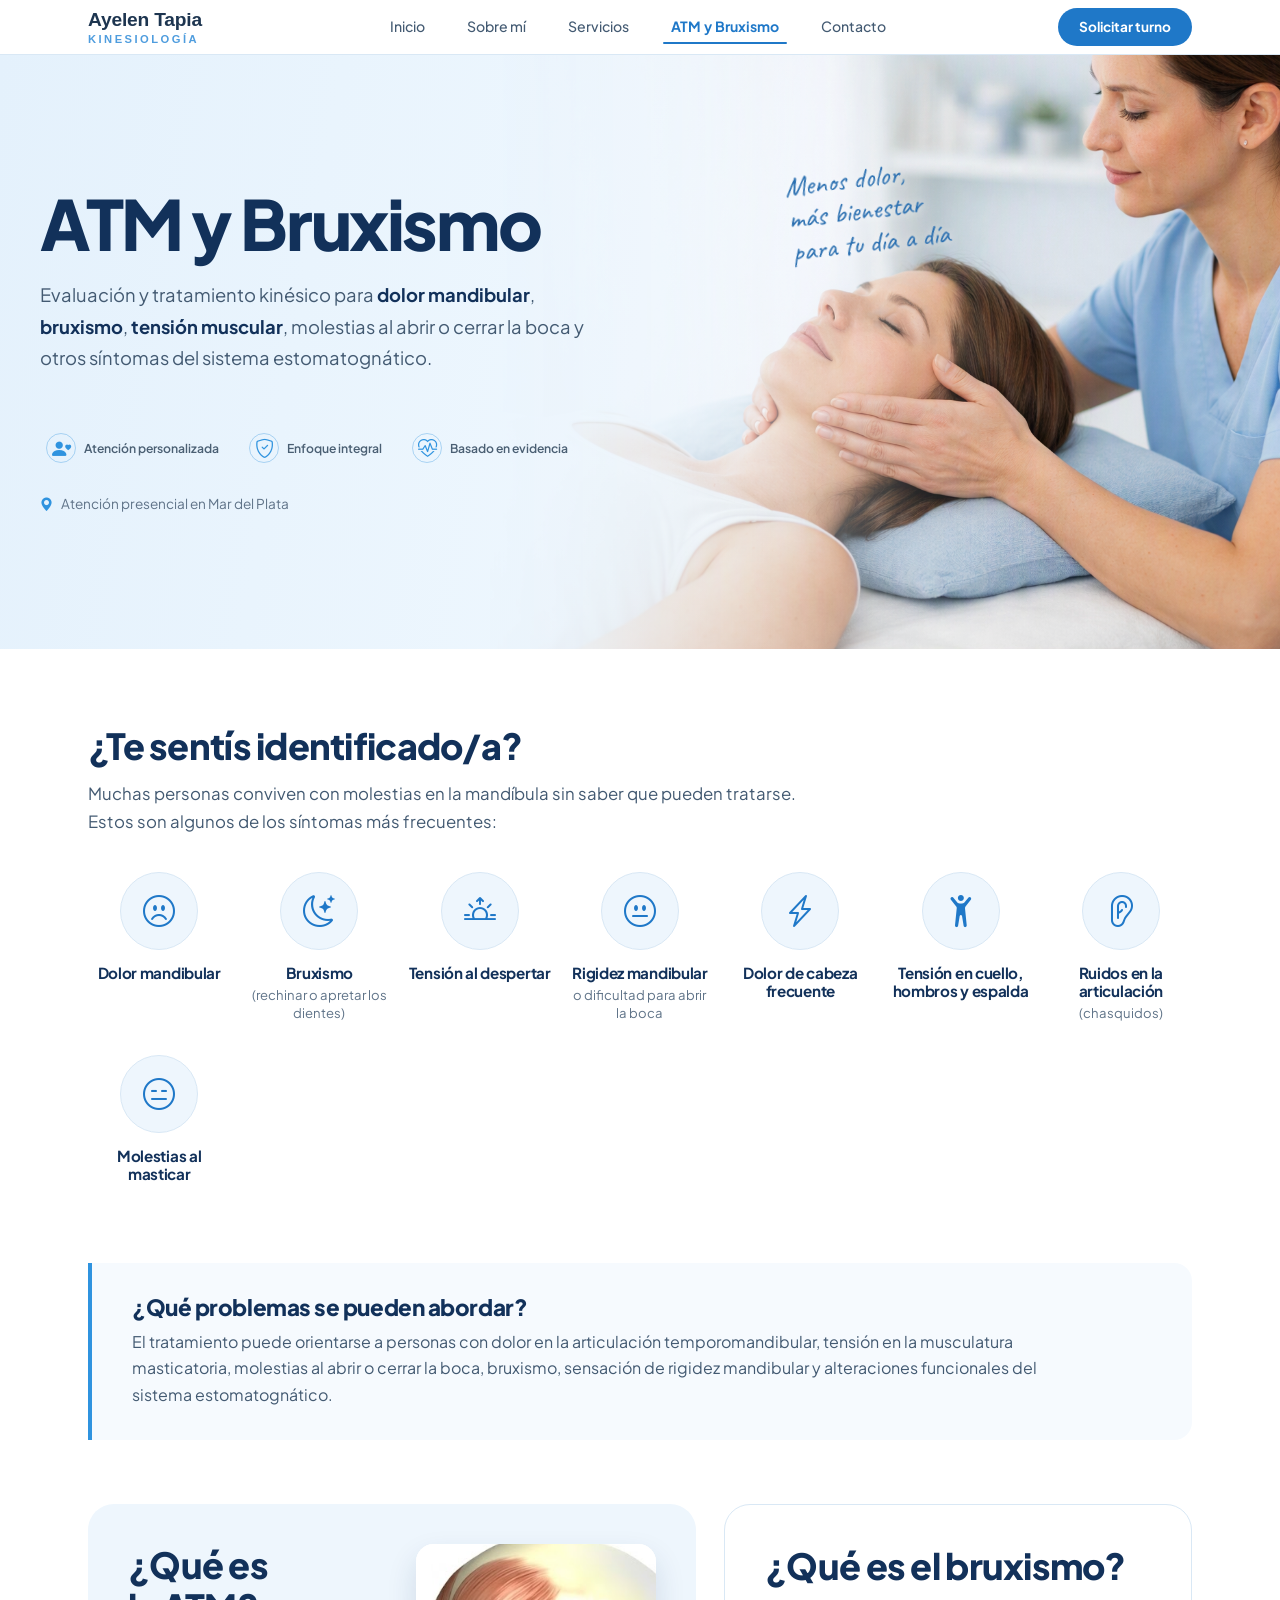
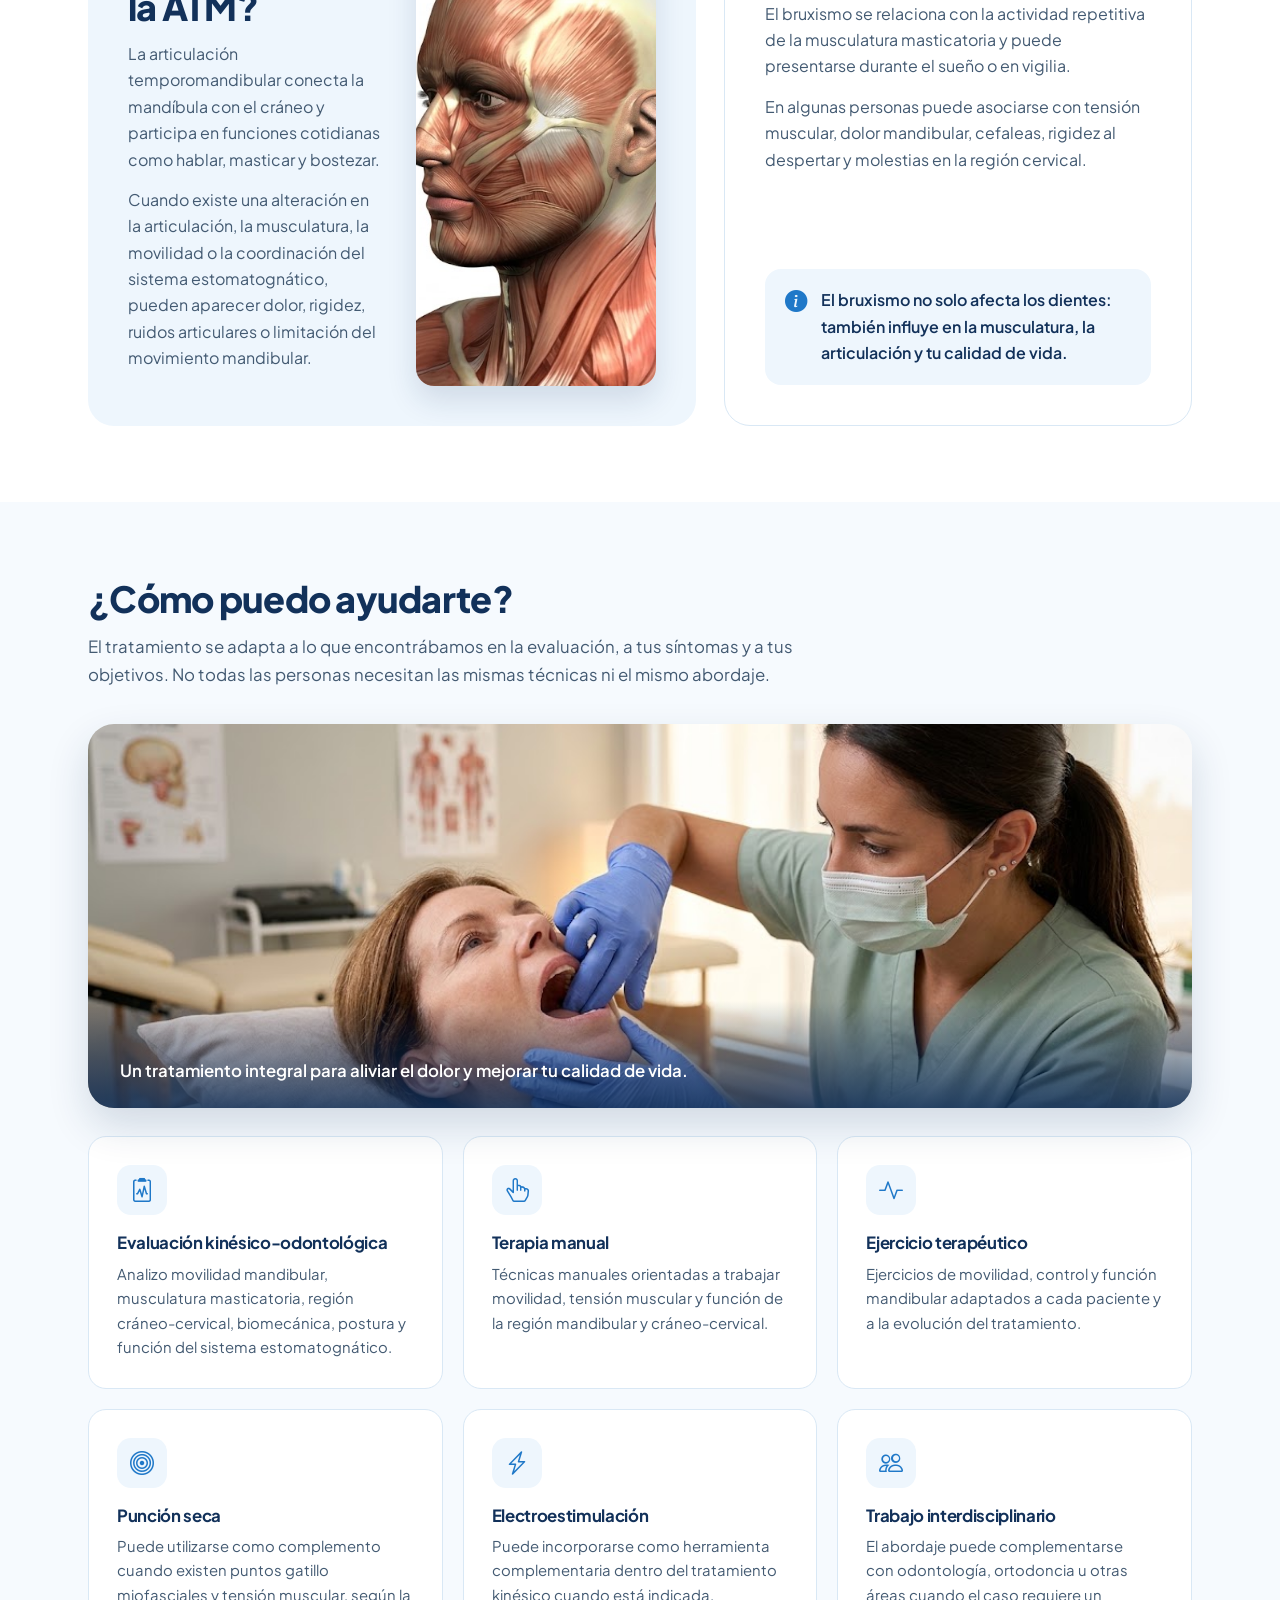
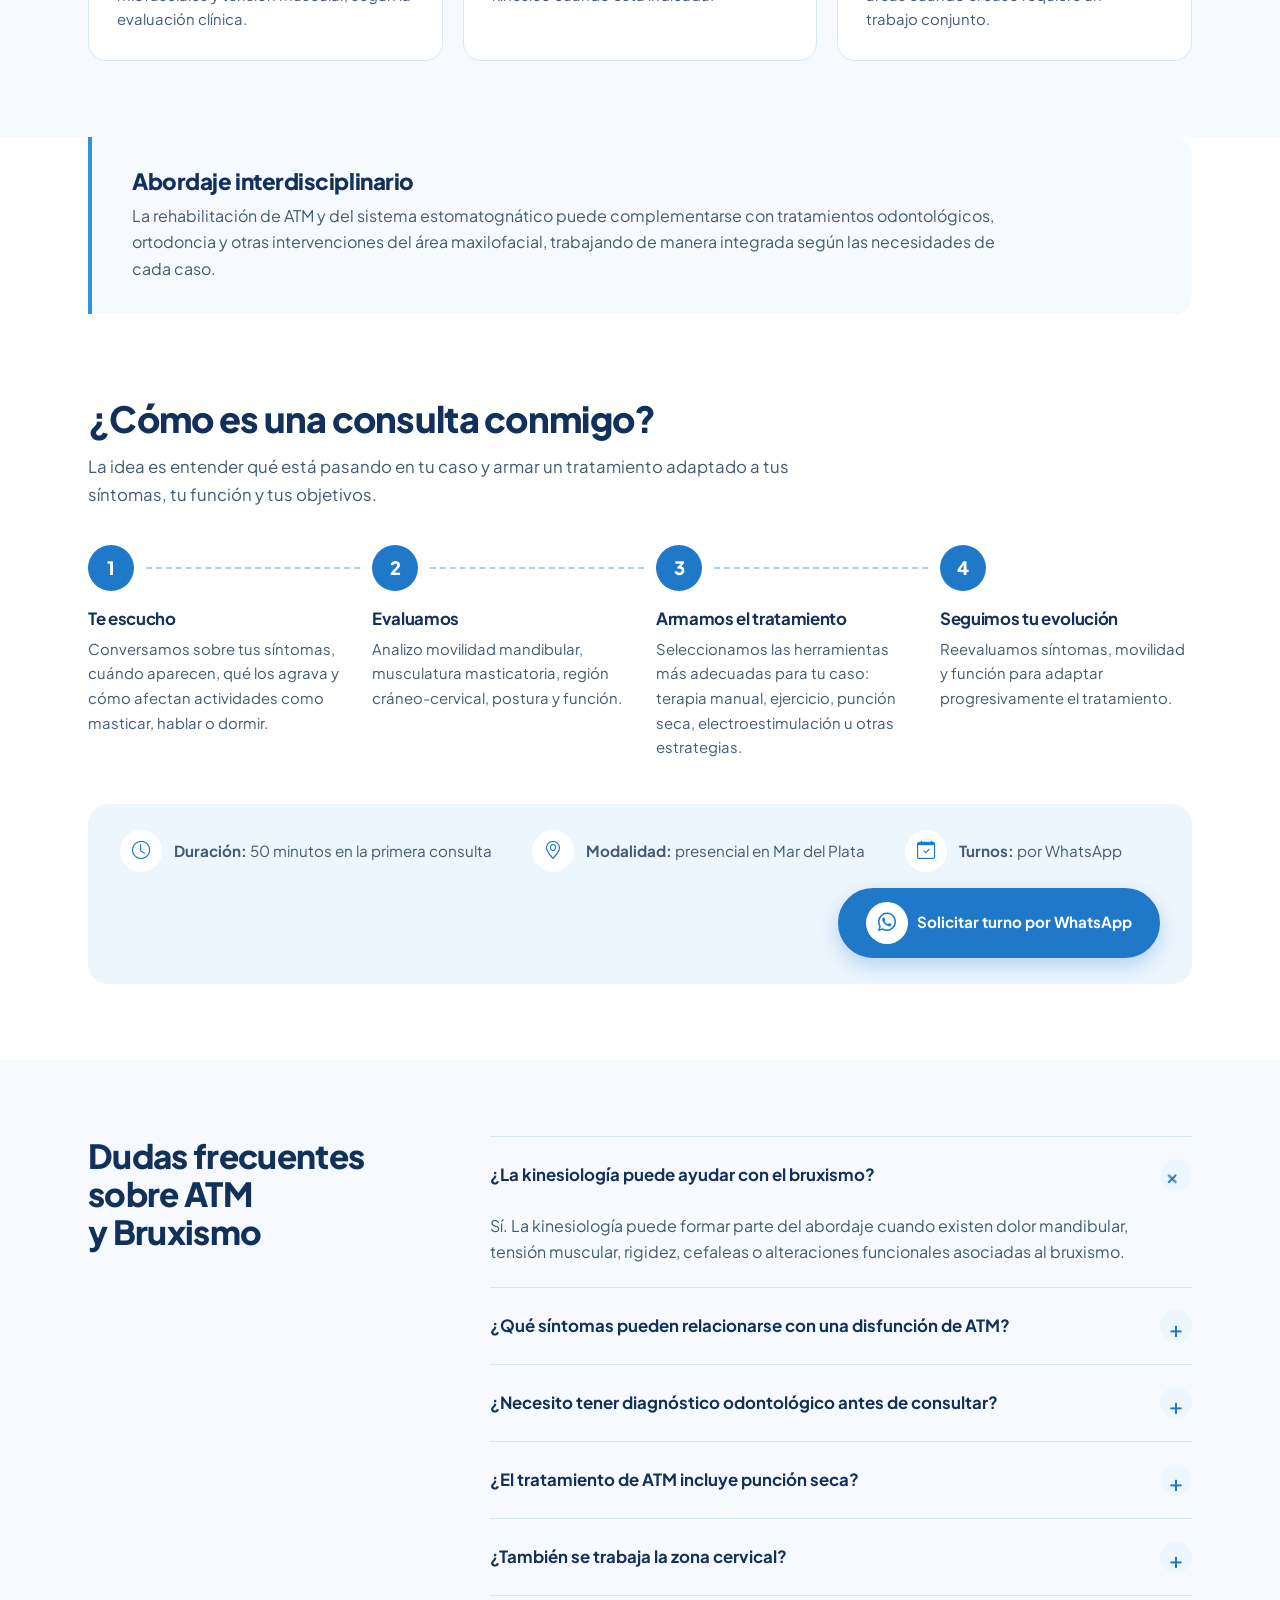
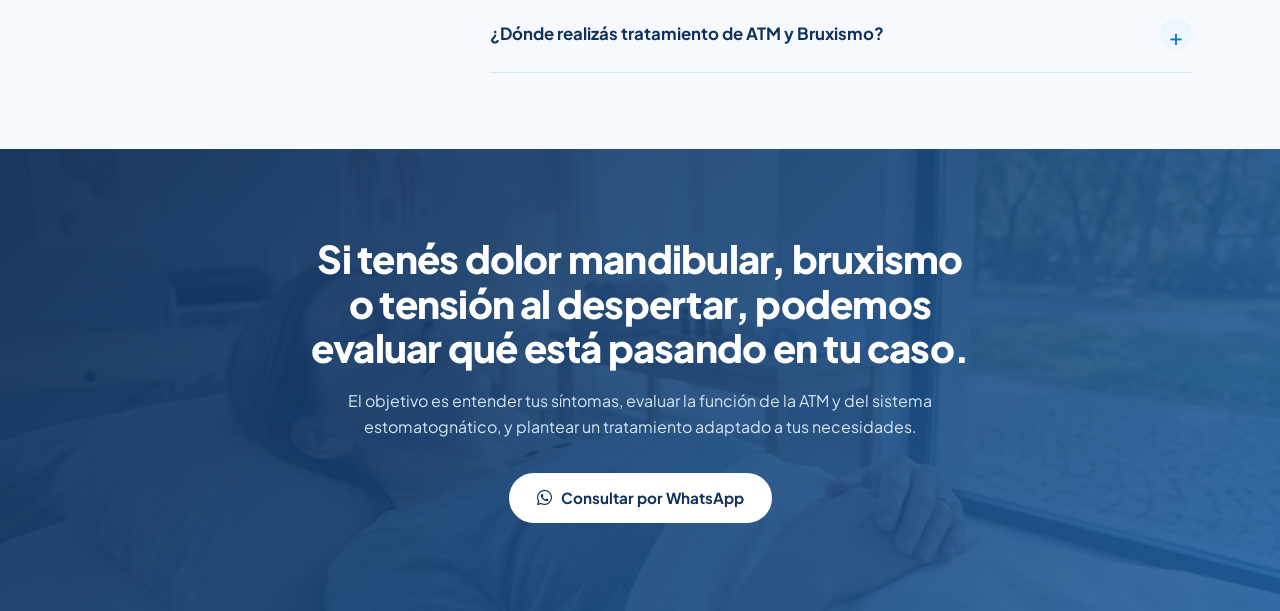
==== commit 5c84f44a: "Corregir rutas de imagenes ATM" ====
--- a/atm-bruxismo/index.html
+++ b/atm-bruxismo/index.html
@@ -309,7 +309,7 @@
               </p>
               <figure class="atm-figura">
                 <img
-                  src="../media/atm-anatomia.jpg"
+                  src="media/atm-anatomia.jpg"
                   alt="Diagrama de la articulación temporomandibular y los músculos de la masticación"
                   loading="lazy"
                   onerror="this.parentElement.remove()"
@@ -355,7 +355,7 @@
 
           <figure class="atm-banner">
             <img
-              src="../media/atm-tratamiento.jpg"
+              src="media/atm-tratamiento.jpg"
               alt="Terapia manual en la zona mandibular durante una sesión de kinesiología"
               loading="lazy"
               onerror="this.parentElement.remove()"
--- a/atm-bruxismo/atm.css
+++ b/atm-bruxismo/atm.css
@@ -108,7 +108,7 @@
 .faq-atm-item p { padding: 0 52px 22px 0; margin: 0; }
 
 /* CTA */
-.cta-atm { background: linear-gradient(135deg, rgba(18,49,90,.94) 0%, rgba(26,90,156,.86) 100%), url("../media/atm-cta.jpg") center / cover no-repeat, #12315a; color: #d3e6f7; text-align: center; padding: 88px 0 !important; }
+.cta-atm { background: linear-gradient(135deg, rgba(18,49,90,.94) 0%, rgba(26,90,156,.86) 100%), url("media/atm-cta.jpg") center / cover no-repeat, #12315a; color: #d3e6f7; text-align: center; padding: 88px 0 !important; }
 .cta-atm h2 { max-width: 30ch; margin: 0 auto 18px; color: #fff; font-size: clamp(1.6rem, 3.4vw, 2.4rem); }
 .cta-atm p { max-width: 58ch; margin: 0 auto 32px; }
 .cta-atm .atm-btn-primary { background: #fff; border-color: #fff; color: var(--ink); box-shadow: none; }
